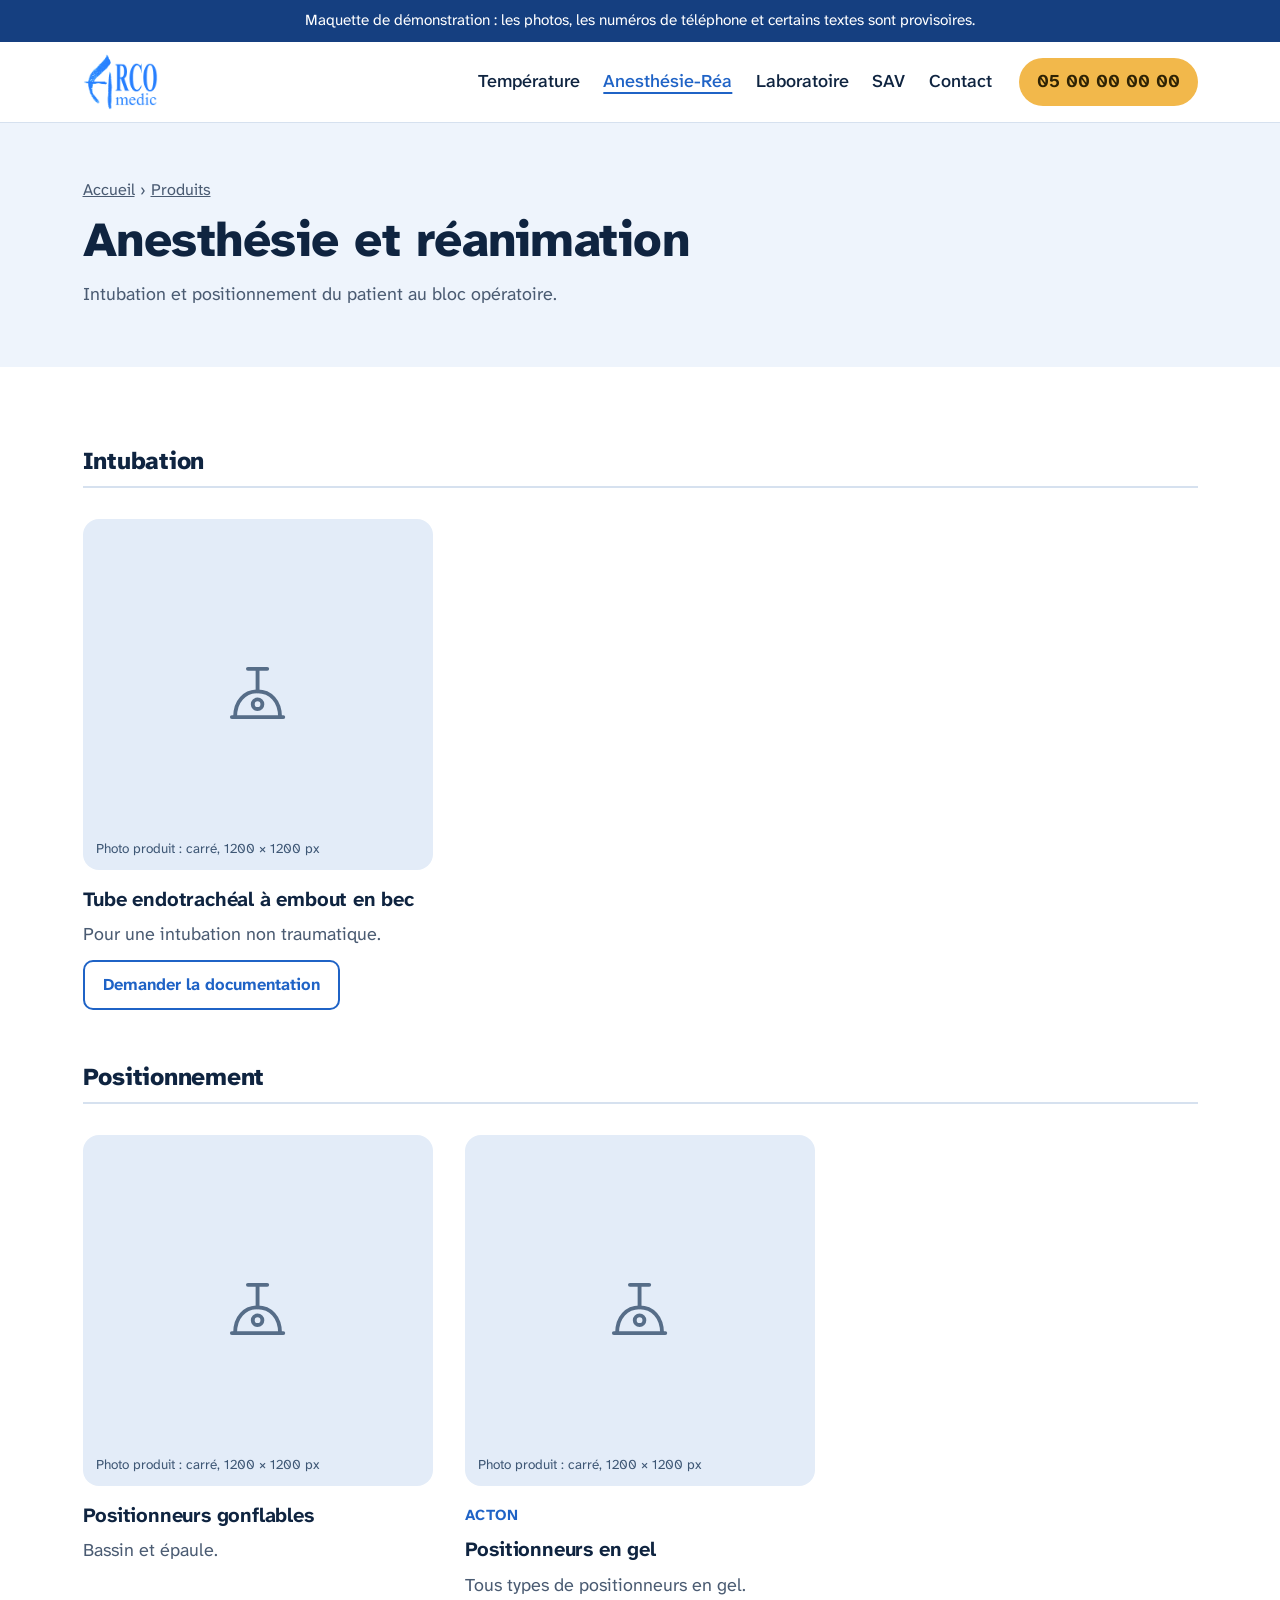
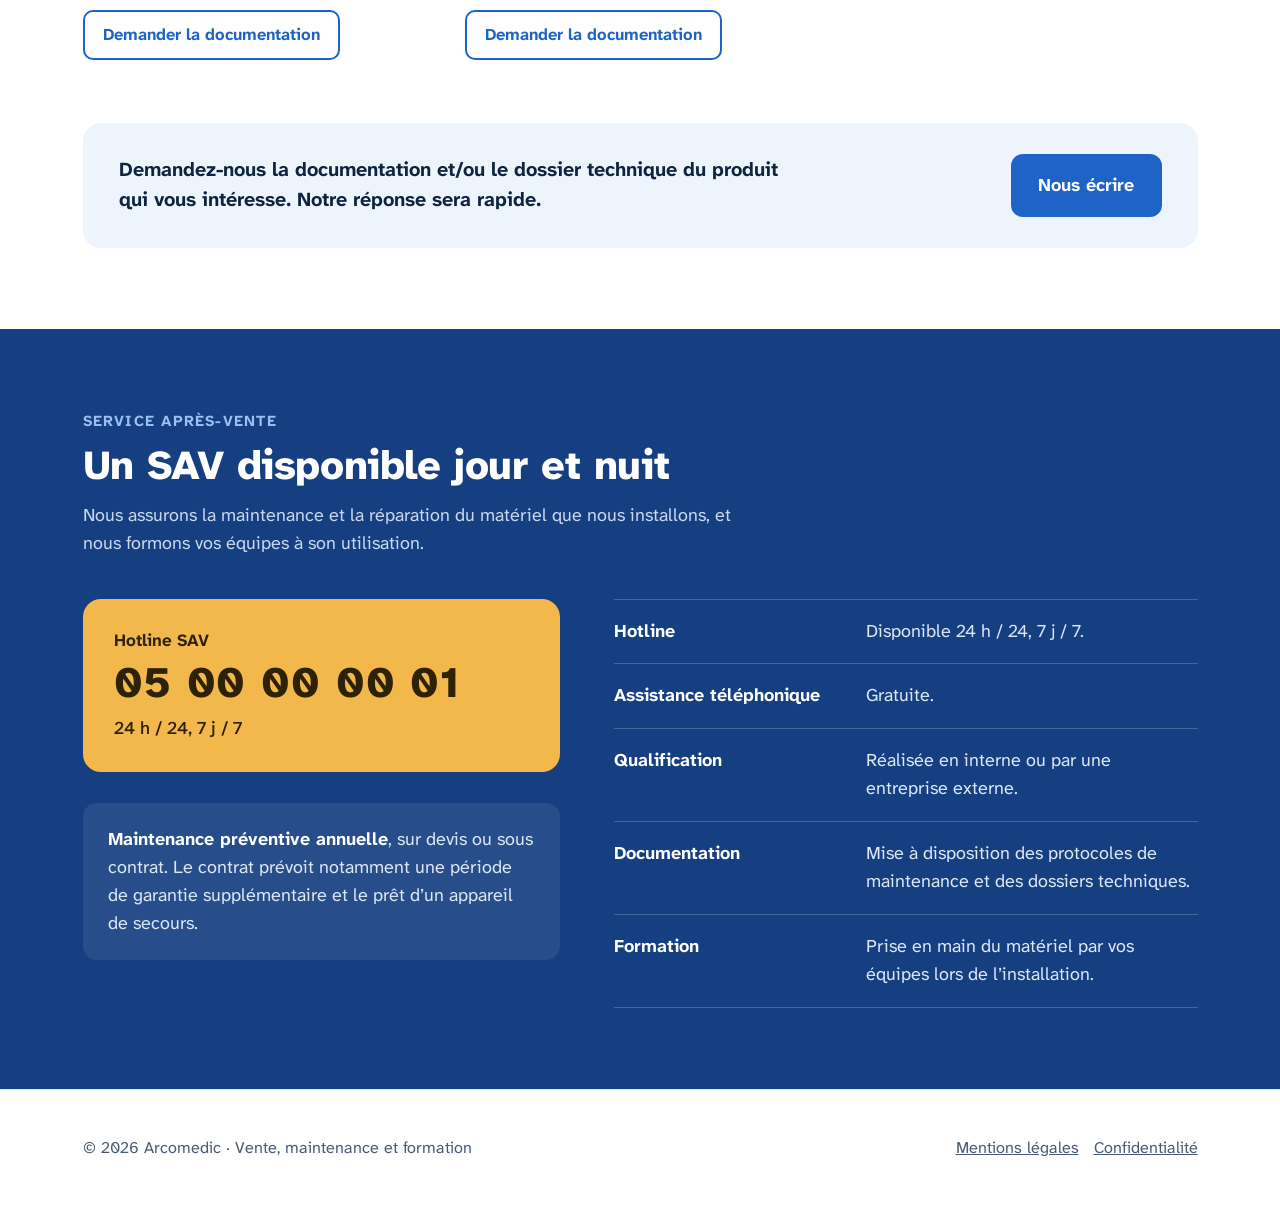
==== anesthesie-reanimation.html @ 44d826fa "Refonte selon le contenu fourni par Gérard : produits hospitaliers, SAV, logo Co-Authored-By: Claude" ====
<!DOCTYPE html>
<html lang="fr">
<head>
<meta charset="utf-8">
<meta name="viewport" content="width=device-width, initial-scale=1, viewport-fit=cover">
<title>Anesthésie et réanimation – Arcomedic</title>
<meta name="description" content="Intubation et positionnement du patient au bloc opératoire.">
<meta name="robots" content="noindex, nofollow">
<meta property="og:title" content="Anesthésie et réanimation – Arcomedic">
<meta property="og:description" content="Intubation et positionnement du patient au bloc opératoire.">
<meta property="og:type" content="website">
<meta name="theme-color" content="#1F63C6">
<link rel="icon" href="assets/favicon.svg" type="image/svg+xml">
<link rel="preconnect" href="https://fonts.googleapis.com">
<link rel="preconnect" href="https://fonts.gstatic.com" crossorigin>
<link href="https://fonts.googleapis.com/css2?family=Atkinson+Hyperlegible+Next:wght@400;500;700;800&family=Atkinson+Hyperlegible:wght@400;700&display=swap" rel="stylesheet">
<link rel="stylesheet" href="assets/style.css">
</head>
<body>
<a class="skip" href="#contenu">Aller au contenu</a>

<div class="demo" role="note">Maquette de démonstration : les photos, les numéros de téléphone et certains textes sont provisoires.</div>

<header class="head">
  <div class="wrap">
    <a class="brand" href="./" aria-label="Arcomedic, accueil"><img src="assets/logo.png" alt="Arcomedic" width="368" height="274"></a>
    <nav class="nav" aria-label="Navigation principale">
<a href="temperature.html">Température</a>
<a href="anesthesie-reanimation.html" aria-current="page">Anesthésie-Réa</a>
<a href="laboratoire.html">Laboratoire</a>
<a href="./#sav">SAV</a>
<a href="./#contact">Contact</a>
    </nav>
    <a class="head-call" href="tel:+33500000000">05 00 00 00 00</a>
    <details class="menu">
      <summary>Menu</summary>
      <nav aria-label="Navigation mobile">
<a href="temperature.html">Température</a>
<a href="anesthesie-reanimation.html" aria-current="page">Anesthésie-Réa</a>
<a href="laboratoire.html">Laboratoire</a>
<a href="./#sav">SAV</a>
<a href="./#contact">Contact</a>
<a href="tel:+33500000000">Appeler le 05 00 00 00 00</a>
      </nav>
    </details>
  </div>
</header>

<main id="contenu">

<section class="page-head">
  <div class="wrap">
    <p class="crumb"><a href="./">Accueil</a> › <a href="./#produits">Produits</a></p>
    <h1>Anesthésie et réanimation</h1>
    <p class="section-intro">Intubation et positionnement du patient au bloc opératoire.</p>
  </div>
</section>

<section class="section">
  <div class="wrap">
    <h2 class="group-title">Intubation</h2>
    <ul class="products">
      <li class="product" id="tube-endotracheal">
        <div class="ph"><svg viewBox="0 0 48 48" fill="none" stroke="currentColor" stroke-width="2.4" stroke-linecap="round" stroke-linejoin="round" aria-hidden="true"><path d="M10 38c0-10 6-16 14-16s14 6 14 16"/><path d="M24 22V8M18 8h12"/><path d="M8 38h32"/><circle cx="24" cy="30" r="3"/></svg><span class="ph-cap">Photo produit : carré, 1200 × 1200 px</span></div>
        <h3>Tube endotrachéal à embout en bec</h3>
        <p>Pour une intubation non traumatique.</p>
        <a class="btn btn-line btn-small" href="./?doc=Tube%20endotrach%C3%A9al%20%C3%A0%20embout%20en%20bec#contact">Demander la documentation</a>
      </li>
    </ul>
    <h2 class="group-title">Positionnement</h2>
    <ul class="products">
      <li class="product" id="positionneurs-gonflables">
        <div class="ph"><svg viewBox="0 0 48 48" fill="none" stroke="currentColor" stroke-width="2.4" stroke-linecap="round" stroke-linejoin="round" aria-hidden="true"><path d="M10 38c0-10 6-16 14-16s14 6 14 16"/><path d="M24 22V8M18 8h12"/><path d="M8 38h32"/><circle cx="24" cy="30" r="3"/></svg><span class="ph-cap">Photo produit : carré, 1200 × 1200 px</span></div>
        <h3>Positionneurs gonflables</h3>
        <p>Bassin et épaule.</p>
        <a class="btn btn-line btn-small" href="./?doc=Positionneurs%20gonflables#contact">Demander la documentation</a>
      </li>
      <li class="product" id="positionneurs-gel">
        <div class="ph"><svg viewBox="0 0 48 48" fill="none" stroke="currentColor" stroke-width="2.4" stroke-linecap="round" stroke-linejoin="round" aria-hidden="true"><path d="M10 38c0-10 6-16 14-16s14 6 14 16"/><path d="M24 22V8M18 8h12"/><path d="M8 38h32"/><circle cx="24" cy="30" r="3"/></svg><span class="ph-cap">Photo produit : carré, 1200 × 1200 px</span></div>
        <p class="brandname">ACTON</p><h3>Positionneurs en gel</h3>
        <p>Tous types de positionneurs en gel.</p>
        <a class="btn btn-line btn-small" href="./?doc=Positionneurs%20en%20gel#contact">Demander la documentation</a>
      </li>
    </ul>

    <div class="doc-cta">
      <p>Demandez-nous la documentation et/ou le dossier technique du produit qui vous intéresse. Notre réponse sera rapide.</p>
      <a class="btn btn-solid" href="./#contact">Nous écrire</a>
    </div>
  </div>
</section>

<section class="section sav" id="sav">
  <div class="wrap">
    <p class="eyebrow" style="color:#9CC0F5">Service après-vente</p>
    <h2 style="margin-top:.5rem">Un SAV disponible jour et nuit</h2>
    <p class="section-intro">Nous assurons la maintenance et la réparation du matériel que nous installons, et nous formons vos équipes à son utilisation.</p>
    <div class="sav-grid">
      <div>
        <a class="hotline" href="tel:+33500000001">
          <small>Hotline SAV</small>
          <strong>05 00 00 00 01</strong>
          <span>24 h / 24, 7 j / 7</span>
        </a>
        <p class="contract"><b>Maintenance préventive annuelle</b>, sur devis ou sous contrat. Le contrat prévoit notamment une période de garantie supplémentaire et le prêt d’un appareil de secours.</p>
      </div>
      <ul class="sav-list">
        <li><b>Hotline</b><span>Disponible 24 h / 24, 7 j / 7.</span></li>
        <li><b>Assistance téléphonique</b><span>Gratuite.</span></li>
        <li><b>Qualification</b><span>Réalisée en interne ou par une entreprise externe.</span></li>
        <li><b>Documentation</b><span>Mise à disposition des protocoles de maintenance et des dossiers techniques.</span></li>
        <li><b>Formation</b><span>Prise en main du matériel par vos équipes lors de l’installation.</span></li>
      </ul>
    </div>
  </div>
</section>

</main>

<footer class="foot">
  <div class="wrap">
    <span>© 2026 Arcomedic · Vente, maintenance et formation</span>
    <span><a href="mentions-legales.html">Mentions légales</a> &nbsp; <a href="mentions-legales.html#confidentialite">Confidentialité</a></span>
  </div>
</footer>

<nav class="mbar" aria-label="Actions rapides">
  <a class="m-call" href="tel:+33500000000">Appeler</a>
  <a class="m-doc" href="./#contact">Documentation</a>
</nav>

</body>
</html>
---- assets/style.css ----
:root{
  --bg:#FFFFFF; --soft:#EEF4FC; --ink:#0F2440; --muted:#4A5B72;
  --brand:#287FFF; --blue:#1F63C6; --blue-deep:#153F80; --on-blue:#FFFFFF;
  --amber:#F2B84B; --on-amber:#2E2204;
  --line:#D6E1EF; --ph:#E3ECF8; --ph-ink:#3E5775;
  color-scheme:light;
}
*,*::before,*::after{box-sizing:border-box}
html{scroll-padding-top:96px;font-size:112.5%;-webkit-text-size-adjust:100%;scroll-behavior:smooth}
body{margin:0;background:var(--bg);color:var(--ink);
  font-family:"Atkinson Hyperlegible Next","Atkinson Hyperlegible",system-ui,-apple-system,"Segoe UI",Roboto,Arial,sans-serif;
  line-height:1.55}
img,svg{max-width:100%}
a{color:var(--blue)}
a:focus-visible,button:focus-visible,input:focus-visible,select:focus-visible,textarea:focus-visible,summary:focus-visible{
  outline:3px solid var(--amber);outline-offset:3px;border-radius:6px}
.skip{position:absolute;left:-9999px;top:0;background:var(--amber);color:var(--on-amber);padding:.6rem 1rem;z-index:50;font-weight:700}
.skip:focus{left:1rem;top:1rem}
.wrap{max-width:1160px;margin:0 auto;padding:0 1.25rem}
h1,h2,h3{line-height:1.12;margin:0;font-weight:800;letter-spacing:-.01em}
h2{font-size:clamp(1.6rem,3.2vw,2.3rem)}
h3{font-size:1.12rem;font-weight:700}
p{margin:0}
.section{padding:4.5rem 0}
.section.flush{padding-top:0}
.tint{background:var(--soft)}
.section-intro{max-width:38em;color:var(--muted);margin-top:.75rem}
.eyebrow{font-size:.85rem;font-weight:700;letter-spacing:.08em;text-transform:uppercase;color:var(--blue)}

/* Bandeau démo */
.demo{background:var(--blue-deep);color:var(--on-blue);font-size:.85rem;text-align:center;padding:.5rem 1rem}

/* En-tête */
.head{position:sticky;top:0;z-index:20;background:var(--bg);border-bottom:1px solid var(--line)}
.head .wrap{display:flex;align-items:center;gap:1.5rem;min-height:80px}
.brand{display:block;flex:none;line-height:0}
.brand img{height:56px;width:auto}
.nav{display:flex;gap:1.3rem;margin-left:auto}
.nav a{color:var(--ink);text-decoration:none;font-weight:500}
.nav a:hover,.nav a[aria-current="page"]{color:var(--blue);text-decoration:underline;text-underline-offset:5px;text-decoration-thickness:2px}
.head-call{background:var(--amber);color:var(--on-amber);text-decoration:none;font-weight:700;padding:.55rem 1rem;border-radius:999px;white-space:nowrap}
.menu{display:none;margin-left:auto;position:relative}
.menu summary{list-style:none;cursor:pointer;font-weight:700;border:2px solid var(--line);border-radius:10px;padding:.45rem .9rem}
.menu summary::-webkit-details-marker{display:none}
.menu nav{position:absolute;right:0;top:calc(100% + .5rem);background:var(--bg);border:1px solid var(--line);border-radius:12px;
  box-shadow:0 12px 30px rgba(15,36,64,.14);padding:.5rem;display:grid;min-width:15rem}
.menu nav a{color:var(--ink);text-decoration:none;padding:.65rem .8rem;border-radius:8px;font-weight:500}
.menu nav a:hover{background:var(--soft)}

/* Hero */
.hero{padding:4rem 0 4.5rem;background:var(--soft)}
.hero h1{font-size:clamp(2.1rem,4.6vw,3.2rem);max-width:17em;margin-top:.75rem}
.lead{font-size:1.2rem;color:var(--muted);margin-top:1.25rem;max-width:34em}
.pillars{display:flex;flex-wrap:wrap;gap:.6rem;margin-top:1.75rem;padding:0;list-style:none}
.pillars li{background:var(--bg);border:1px solid var(--line);border-radius:999px;padding:.4rem 1rem;font-weight:700;color:var(--blue-deep)}
.actions{display:flex;flex-wrap:wrap;gap:1rem;margin-top:2rem}
.btn{display:inline-flex;align-items:center;justify-content:center;font:inherit;font-weight:700;
  padding:.85rem 1.4rem;border-radius:12px;text-decoration:none;cursor:pointer;border:2px solid var(--blue)}
.btn-solid{background:var(--blue);color:var(--on-blue)}
.btn-line{background:transparent;color:var(--blue)}
.btn-small{padding:.55rem 1rem;font-size:.92rem;border-radius:10px}

/* Univers (menu d'accueil) */
.universes{display:grid;grid-template-columns:repeat(3,1fr);gap:1.5rem;margin-top:2.5rem}
.universe{display:flex;flex-direction:column;border:1px solid var(--line);border-radius:18px;overflow:hidden;background:var(--bg)}
.universe .ph{aspect-ratio:16/9;border-radius:0}
.universe .body{padding:1.4rem 1.5rem 1.6rem;display:flex;flex-direction:column;gap:.9rem;flex:1}
.universe h3{font-size:1.3rem}
.universe h3 a{color:var(--ink);text-decoration:none}
.universe h3 a:hover{color:var(--blue)}
.universe ul{margin:0;padding:0;list-style:none;display:grid;gap:.35rem}
.universe li a{color:var(--muted);text-decoration:none}
.universe li a:hover{color:var(--blue);text-decoration:underline}
.universe li::before{content:"";display:inline-block;width:.45rem;height:.45rem;border-radius:50%;background:var(--brand);margin-right:.6rem;vertical-align:.15em}
.universe .btn{margin-top:auto;align-self:flex-start}

/* Emplacements photo */
.ph{position:relative;margin:0;background:var(--ph);color:var(--ph-ink);border-radius:16px;overflow:hidden;display:grid;place-items:center}
.ph svg{width:22%;height:auto;opacity:.85}
.ph-cap{position:absolute;left:.75rem;bottom:.55rem;right:.75rem;font-size:.75rem;color:var(--ph-ink)}

/* Services */
.services{display:grid;grid-template-columns:repeat(3,1fr);gap:2.5rem;margin-top:2.5rem}
.services div{border-left:4px solid var(--brand);padding-left:1.1rem}
.services p{color:var(--muted);margin-top:.5rem}

/* SAV */
.sav{background:var(--blue-deep);color:var(--on-blue)}
.sav .section-intro{color:#C9D8EE}
.sav-grid{display:grid;grid-template-columns:.9fr 1.1fr;gap:3rem;align-items:start;margin-top:2.25rem}
.hotline{background:var(--amber);color:var(--on-amber);border-radius:18px;padding:1.6rem 1.75rem;text-decoration:none;display:block}
.hotline small{display:block;font-weight:700;font-size:.95rem}
.hotline strong{display:block;font-size:clamp(1.8rem,3.6vw,2.4rem);font-weight:800;letter-spacing:.02em;line-height:1.15;margin-top:.25rem}
.hotline span{display:block;margin-top:.4rem;font-weight:500}
.sav-list{margin:0;padding:0;list-style:none;display:grid;gap:0;border-top:1px solid rgba(255,255,255,.2)}
.sav-list li{padding:1rem 0;border-bottom:1px solid rgba(255,255,255,.2);display:grid;grid-template-columns:13rem 1fr;gap:1rem}
.sav-list b{font-weight:700}
.sav-list span{color:#DCE6F5}
.contract{margin-top:1.75rem;background:rgba(255,255,255,.08);border-radius:14px;padding:1.25rem 1.4rem;color:#DCE6F5}
.contract b{color:var(--on-blue)}

/* Pages produits */
.page-head{background:var(--soft);padding:3rem 0 3.25rem}
.page-head h1{font-size:clamp(1.9rem,4vw,2.7rem);margin-top:.6rem;max-width:20em}
.crumb{font-size:.9rem;color:var(--muted)}
.crumb a{color:var(--muted)}
.group-title{font-size:1.35rem;margin-top:3rem;padding-bottom:.6rem;border-bottom:2px solid var(--line)}
.group-title:first-child{margin-top:0}
.group-note{color:var(--muted);margin-top:.75rem}
.products{list-style:none;padding:0;margin:1.75rem 0 0;display:grid;grid-template-columns:repeat(3,1fr);gap:2rem 1.75rem}
.product{display:flex;flex-direction:column;gap:.6rem}
.product .ph{aspect-ratio:1/1;margin-bottom:.4rem}
.product p{color:var(--muted)}
.product .brandname{font-size:.85rem;font-weight:700;color:var(--blue);letter-spacing:.04em}
.product .btn{margin-top:auto;align-self:flex-start}
.doc-cta{margin-top:3.5rem;background:var(--soft);border-radius:18px;padding:1.75rem 2rem;display:flex;flex-wrap:wrap;gap:1.25rem 2rem;align-items:center;justify-content:space-between}
.doc-cta p{font-size:1.1rem;font-weight:700;max-width:34em}

/* Contact */
.contact .wrap{display:grid;grid-template-columns:.9fr 1.1fr;gap:3rem}
.infos dl{margin:1.75rem 0 0;display:grid;gap:1.1rem}
.infos dt{font-weight:700}
.infos dd{margin:.15rem 0 0;color:var(--muted)}
.todo{background:var(--ph);color:var(--ph-ink);padding:.05rem .4rem;border-radius:6px;font-size:.92em}
form{background:var(--bg);padding:1.75rem;border-radius:16px;display:grid;gap:1rem;border:1px solid var(--line)}
label{display:grid;gap:.35rem;font-weight:700}
input,select,textarea{font:inherit;font-weight:400;color:var(--ink);background:var(--bg);
  border:2px solid var(--line);border-radius:10px;padding:.7rem .8rem;width:100%}
textarea{min-height:7rem;resize:vertical}
.row{display:grid;grid-template-columns:1fr 1fr;gap:1rem}
.form-msg{color:var(--blue);font-weight:500;min-height:1.5em}

/* Page texte (mentions légales) */
.page{padding:3.5rem 0 4.5rem}
.page .wrap{max-width:46rem}
.page h1{font-size:clamp(1.9rem,4vw,2.6rem)}
.page h2{font-size:1.35rem;margin-top:2.25rem}
.page p{margin-top:.75rem;color:var(--muted)}

/* Pied de page */
.foot{padding:2.5rem 0;border-top:1px solid var(--line);font-size:.9rem;color:var(--muted)}
.foot .wrap{display:flex;flex-wrap:wrap;gap:1rem 2rem;justify-content:space-between}
.foot a{color:var(--muted)}

/* Barre d'appel mobile */
.mbar{display:none}

@media (max-width:1060px){
  .nav,.head-call{display:none}
  .menu{display:block}
}
@media (max-width:960px){
  .universes,.products{grid-template-columns:1fr 1fr}
  .sav-grid,.contact .wrap{grid-template-columns:1fr}
}
@media (max-width:720px){
  .brand img{height:46px}
  .head .wrap{min-height:68px}
  .universes,.services,.row{grid-template-columns:1fr}
  .products{grid-template-columns:1fr 1fr;gap:1.75rem 1rem}
  .product .btn{padding:.5rem .7rem;font-size:.85rem}
  .ph-cap{font-size:.68rem}
  .sav-list li{grid-template-columns:1fr;gap:.2rem}
  .section{padding:3.25rem 0}
  .doc-cta{padding:1.4rem}
  body{padding-bottom:5.5rem}
  .mbar{display:grid;grid-template-columns:1fr 1fr;gap:.6rem;position:fixed;left:0;right:0;bottom:0;z-index:30;
    background:var(--bg);border-top:1px solid var(--line);
    padding:.7rem 1rem calc(.7rem + env(safe-area-inset-bottom,0px))}
  .mbar a{text-align:center;text-decoration:none;font-weight:800;padding:.85rem;border-radius:12px}
  .mbar .m-call{background:var(--amber);color:var(--on-amber)}
  .mbar .m-doc{background:var(--blue);color:var(--on-blue)}
}
@media (max-width:420px){
  .products{grid-template-columns:1fr}
}
@media (prefers-reduced-motion:reduce){html{scroll-behavior:auto}}
.hero .wrap{display:grid;grid-template-columns:1.15fr .85fr;gap:3rem;align-items:center}
.hero-ph{aspect-ratio:4/3;background:var(--bg);border:1px solid var(--line)}
@media (max-width:960px){.hero .wrap{grid-template-columns:1fr}.hero-ph{aspect-ratio:16/9}}
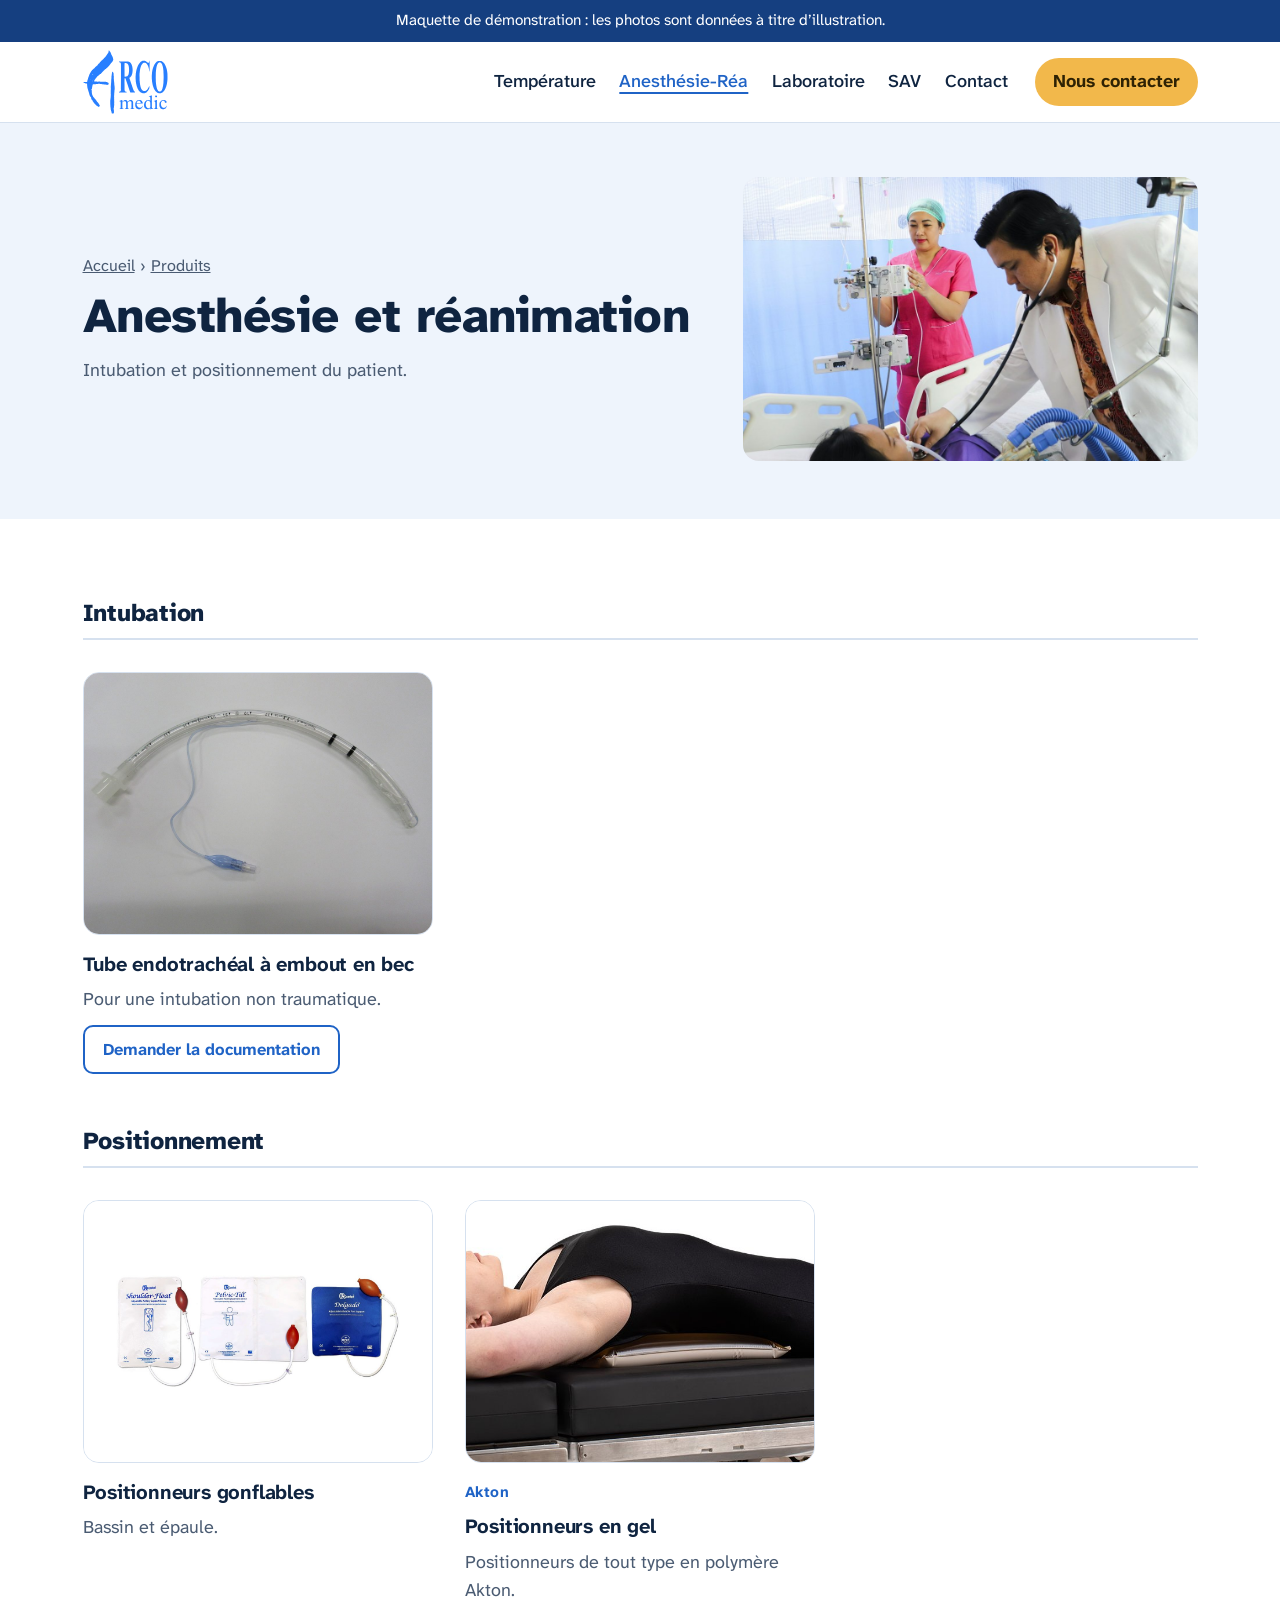
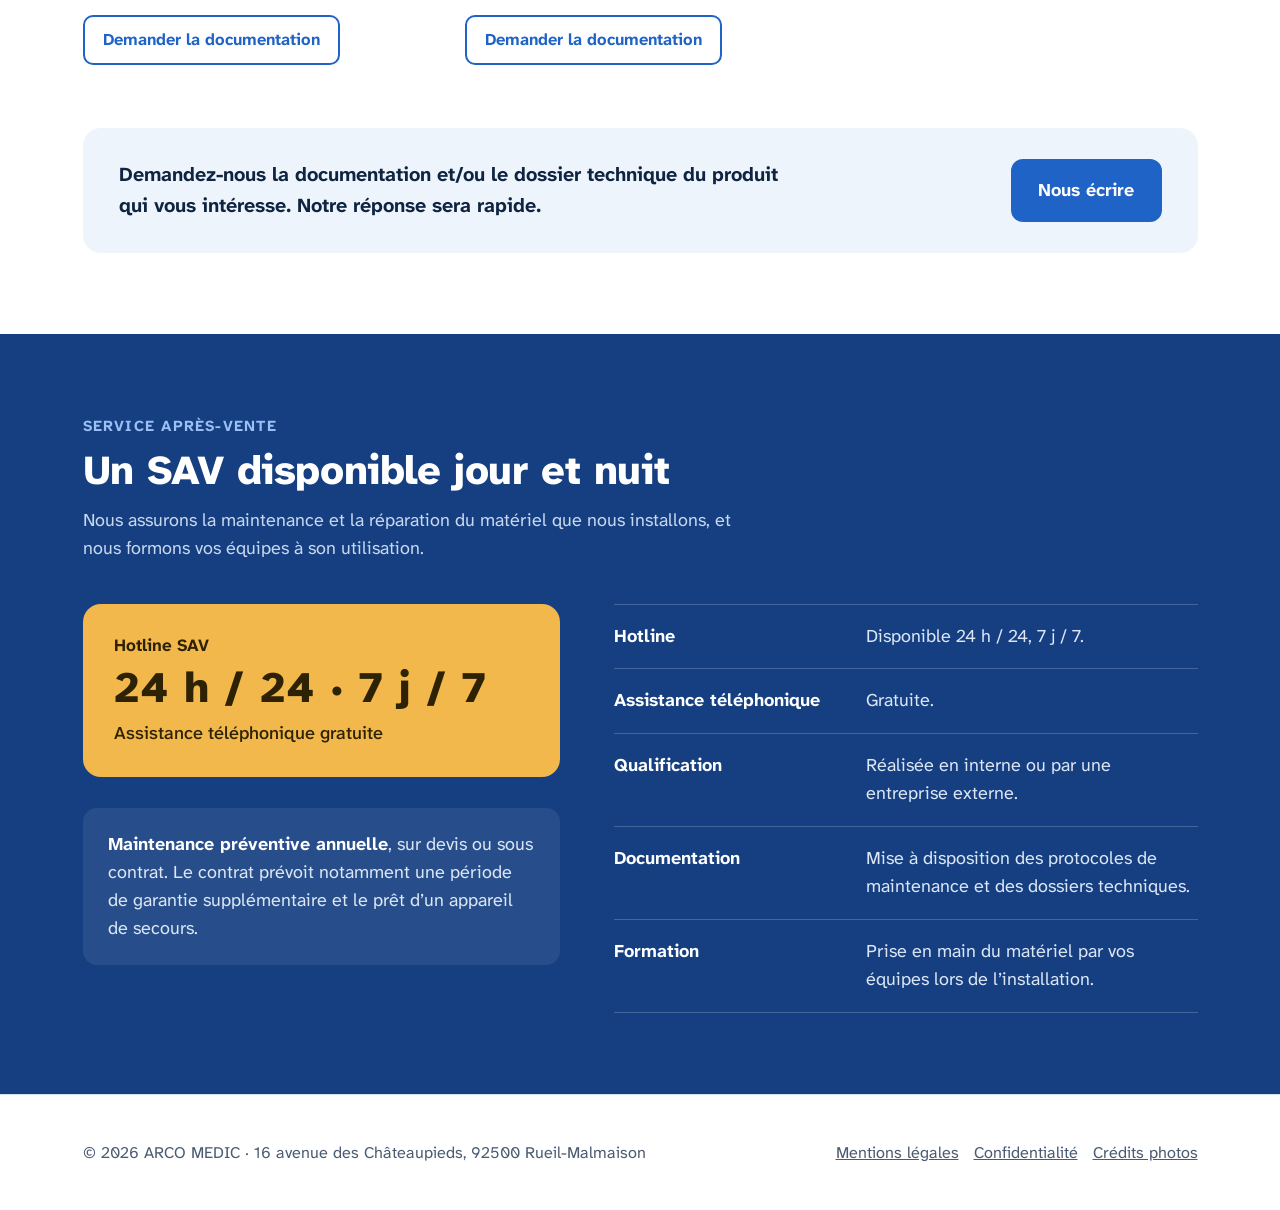
==== commit f75b3805: "Photos pour tous les emplacements, logo vectorisé, infos légales ARCO MEDIC, corrections produits (A" ====
--- a/anesthesie-reanimation.html
+++ b/anesthesie-reanimation.html
@@ -4,11 +4,12 @@
 <meta charset="utf-8">
 <meta name="viewport" content="width=device-width, initial-scale=1, viewport-fit=cover">
 <title>Anesthésie et réanimation – Arcomedic</title>
-<meta name="description" content="Intubation et positionnement du patient au bloc opératoire.">
+<meta name="description" content="Intubation et positionnement du patient.">
 <meta name="robots" content="noindex, nofollow">
 <meta property="og:title" content="Anesthésie et réanimation – Arcomedic">
-<meta property="og:description" content="Intubation et positionnement du patient au bloc opératoire.">
+<meta property="og:description" content="Intubation et positionnement du patient.">
 <meta property="og:type" content="website">
+<meta property="og:image" content="https://lgrconseil.github.io/arcomedic-demo/assets/img/hero.jpg">
 <meta name="theme-color" content="#1F63C6">
 <link rel="icon" href="assets/favicon.svg" type="image/svg+xml">
 <link rel="preconnect" href="https://fonts.googleapis.com">
@@ -19,11 +20,11 @@
 <body>
 <a class="skip" href="#contenu">Aller au contenu</a>
 
-<div class="demo" role="note">Maquette de démonstration : les photos, les numéros de téléphone et certains textes sont provisoires.</div>
+<div class="demo" role="note">Maquette de démonstration : les photos sont données à titre d’illustration.</div>
 
 <header class="head">
   <div class="wrap">
-    <a class="brand" href="./" aria-label="Arcomedic, accueil"><img src="assets/logo.png" alt="Arcomedic" width="368" height="274"></a>
+    <a class="brand" href="./" aria-label="Arcomedic, accueil"><img src="assets/logo.svg" alt="Arcomedic" width="355" height="266"></a>
     <nav class="nav" aria-label="Navigation principale">
 <a href="temperature.html">Température</a>
 <a href="anesthesie-reanimation.html" aria-current="page">Anesthésie-Réa</a>
@@ -31,7 +32,7 @@
 <a href="./#sav">SAV</a>
 <a href="./#contact">Contact</a>
     </nav>
-    <a class="head-call" href="tel:+33500000000">05 00 00 00 00</a>
+    <a class="head-call" href="./#contact">Nous contacter</a>
     <details class="menu">
       <summary>Menu</summary>
       <nav aria-label="Navigation mobile">
@@ -40,7 +41,6 @@
 <a href="laboratoire.html">Laboratoire</a>
 <a href="./#sav">SAV</a>
 <a href="./#contact">Contact</a>
-<a href="tel:+33500000000">Appeler le 05 00 00 00 00</a>
       </nav>
     </details>
   </div>
@@ -50,9 +50,12 @@
 
 <section class="page-head">
   <div class="wrap">
-    <p class="crumb"><a href="./">Accueil</a> › <a href="./#produits">Produits</a></p>
-    <h1>Anesthésie et réanimation</h1>
-    <p class="section-intro">Intubation et positionnement du patient au bloc opératoire.</p>
+    <div>
+      <p class="crumb"><a href="./">Accueil</a> › <a href="./#produits">Produits</a></p>
+      <h1>Anesthésie et réanimation</h1>
+      <p class="section-intro">Intubation et positionnement du patient.</p>
+    </div>
+    <figure class="ph"><img src="assets/img/univers-anesthesie.jpg" alt="Médecin et infirmière au chevet d’un patient en réanimation" fetchpriority="high"></figure>
   </div>
 </section>
 
@@ -61,7 +64,7 @@
     <h2 class="group-title">Intubation</h2>
     <ul class="products">
       <li class="product" id="tube-endotracheal">
-        <div class="ph"><svg viewBox="0 0 48 48" fill="none" stroke="currentColor" stroke-width="2.4" stroke-linecap="round" stroke-linejoin="round" aria-hidden="true"><path d="M10 38c0-10 6-16 14-16s14 6 14 16"/><path d="M24 22V8M18 8h12"/><path d="M8 38h32"/><circle cx="24" cy="30" r="3"/></svg><span class="ph-cap">Photo produit : carré, 1200 × 1200 px</span></div>
+        <div class="ph"><img src="assets/img/tube-endotracheal.jpg" alt="Tube endotrachéal à embout en bec" loading="lazy" decoding="async"></div>
         <h3>Tube endotrachéal à embout en bec</h3>
         <p>Pour une intubation non traumatique.</p>
         <a class="btn btn-line btn-small" href="./?doc=Tube%20endotrach%C3%A9al%20%C3%A0%20embout%20en%20bec#contact">Demander la documentation</a>
@@ -70,15 +73,15 @@
     <h2 class="group-title">Positionnement</h2>
     <ul class="products">
       <li class="product" id="positionneurs-gonflables">
-        <div class="ph"><svg viewBox="0 0 48 48" fill="none" stroke="currentColor" stroke-width="2.4" stroke-linecap="round" stroke-linejoin="round" aria-hidden="true"><path d="M10 38c0-10 6-16 14-16s14 6 14 16"/><path d="M24 22V8M18 8h12"/><path d="M8 38h32"/><circle cx="24" cy="30" r="3"/></svg><span class="ph-cap">Photo produit : carré, 1200 × 1200 px</span></div>
+        <div class="ph"><img src="assets/img/positionneurs-gonflables.jpg" alt="Positionneurs gonflables" loading="lazy" decoding="async"></div>
         <h3>Positionneurs gonflables</h3>
         <p>Bassin et épaule.</p>
         <a class="btn btn-line btn-small" href="./?doc=Positionneurs%20gonflables#contact">Demander la documentation</a>
       </li>
       <li class="product" id="positionneurs-gel">
-        <div class="ph"><svg viewBox="0 0 48 48" fill="none" stroke="currentColor" stroke-width="2.4" stroke-linecap="round" stroke-linejoin="round" aria-hidden="true"><path d="M10 38c0-10 6-16 14-16s14 6 14 16"/><path d="M24 22V8M18 8h12"/><path d="M8 38h32"/><circle cx="24" cy="30" r="3"/></svg><span class="ph-cap">Photo produit : carré, 1200 × 1200 px</span></div>
-        <p class="brandname">ACTON</p><h3>Positionneurs en gel</h3>
-        <p>Tous types de positionneurs en gel.</p>
+        <div class="ph"><img src="assets/img/positionneurs-gel.jpg" alt="Positionneurs en gel" loading="lazy" decoding="async"></div>
+        <p class="brandname">Akton</p><h3>Positionneurs en gel</h3>
+        <p>Positionneurs de tout type en polymère Akton.</p>
         <a class="btn btn-line btn-small" href="./?doc=Positionneurs%20en%20gel#contact">Demander la documentation</a>
       </li>
     </ul>
@@ -92,16 +95,16 @@
 
 <section class="section sav" id="sav">
   <div class="wrap">
-    <p class="eyebrow" style="color:#9CC0F5">Service après-vente</p>
+    <p class="eyebrow on-dark">Service après-vente</p>
     <h2 style="margin-top:.5rem">Un SAV disponible jour et nuit</h2>
     <p class="section-intro">Nous assurons la maintenance et la réparation du matériel que nous installons, et nous formons vos équipes à son utilisation.</p>
     <div class="sav-grid">
       <div>
-        <a class="hotline" href="tel:+33500000001">
+        <div class="hotline">
           <small>Hotline SAV</small>
-          <strong>05 00 00 00 01</strong>
-          <span>24 h / 24, 7 j / 7</span>
-        </a>
+          <strong>24 h / 24 · 7 j / 7</strong>
+          <span>Assistance téléphonique gratuite</span>
+        </div>
         <p class="contract"><b>Maintenance préventive annuelle</b>, sur devis ou sous contrat. Le contrat prévoit notamment une période de garantie supplémentaire et le prêt d’un appareil de secours.</p>
       </div>
       <ul class="sav-list">
@@ -119,13 +122,13 @@
 
 <footer class="foot">
   <div class="wrap">
-    <span>© 2026 Arcomedic · Vente, maintenance et formation</span>
-    <span><a href="mentions-legales.html">Mentions légales</a> &nbsp; <a href="mentions-legales.html#confidentialite">Confidentialité</a></span>
+    <span>© 2026 ARCO MEDIC · 16 avenue des Châteaupieds, 92500 Rueil-Malmaison</span>
+    <span><a href="mentions-legales.html">Mentions légales</a> &nbsp; <a href="mentions-legales.html#confidentialite">Confidentialité</a> &nbsp; <a href="mentions-legales.html#credits">Crédits photos</a></span>
   </div>
 </footer>
 
 <nav class="mbar" aria-label="Actions rapides">
-  <a class="m-call" href="tel:+33500000000">Appeler</a>
+  <a class="m-call" href="mailto:arcomedic@wanadoo.fr">Nous écrire</a>
   <a class="m-doc" href="./#contact">Documentation</a>
 </nav>
 
--- a/assets/style.css
+++ b/assets/style.css
@@ -26,6 +26,7 @@
 .tint{background:var(--soft)}
 .section-intro{max-width:38em;color:var(--muted);margin-top:.75rem}
 .eyebrow{font-size:.85rem;font-weight:700;letter-spacing:.08em;text-transform:uppercase;color:var(--blue)}
+.eyebrow.on-dark{color:#9CC0F5}
 
 /* Bandeau démo */
 .demo{background:var(--blue-deep);color:var(--on-blue);font-size:.85rem;text-align:center;padding:.5rem 1rem}
@@ -34,7 +35,7 @@
 .head{position:sticky;top:0;z-index:20;background:var(--bg);border-bottom:1px solid var(--line)}
 .head .wrap{display:flex;align-items:center;gap:1.5rem;min-height:80px}
 .brand{display:block;flex:none;line-height:0}
-.brand img{height:56px;width:auto}
+.brand img{height:64px;width:auto}
 .nav{display:flex;gap:1.3rem;margin-left:auto}
 .nav a{color:var(--ink);text-decoration:none;font-weight:500}
 .nav a:hover,.nav a[aria-current="page"]{color:var(--blue);text-decoration:underline;text-underline-offset:5px;text-decoration-thickness:2px}
@@ -63,7 +64,9 @@
 /* Univers (menu d'accueil) */
 .universes{display:grid;grid-template-columns:repeat(3,1fr);gap:1.5rem;margin-top:2.5rem}
 .universe{display:flex;flex-direction:column;border:1px solid var(--line);border-radius:18px;overflow:hidden;background:var(--bg)}
-.universe .ph{aspect-ratio:16/9;border-radius:0}
+.universe .ph{aspect-ratio:16/9;border-radius:0;display:block}
+.universe .ph img{transition:transform .4s ease}
+.universe:hover .ph img{transform:scale(1.03)}
 .universe .body{padding:1.4rem 1.5rem 1.6rem;display:flex;flex-direction:column;gap:.9rem;flex:1}
 .universe h3{font-size:1.3rem}
 .universe h3 a{color:var(--ink);text-decoration:none}
@@ -76,8 +79,7 @@
 
 /* Emplacements photo */
 .ph{position:relative;margin:0;background:var(--ph);color:var(--ph-ink);border-radius:16px;overflow:hidden;display:grid;place-items:center}
-.ph svg{width:22%;height:auto;opacity:.85}
-.ph-cap{position:absolute;left:.75rem;bottom:.55rem;right:.75rem;font-size:.75rem;color:var(--ph-ink)}
+.ph img{display:block;width:100%;height:100%;object-fit:cover}
 
 /* Services */
 .services{display:grid;grid-template-columns:repeat(3,1fr);gap:2.5rem;margin-top:2.5rem}
@@ -88,7 +90,7 @@
 .sav{background:var(--blue-deep);color:var(--on-blue)}
 .sav .section-intro{color:#C9D8EE}
 .sav-grid{display:grid;grid-template-columns:.9fr 1.1fr;gap:3rem;align-items:start;margin-top:2.25rem}
-.hotline{background:var(--amber);color:var(--on-amber);border-radius:18px;padding:1.6rem 1.75rem;text-decoration:none;display:block}
+.hotline{background:var(--amber);color:var(--on-amber);border-radius:18px;padding:1.6rem 1.75rem}
 .hotline small{display:block;font-weight:700;font-size:.95rem}
 .hotline strong{display:block;font-size:clamp(1.8rem,3.6vw,2.4rem);font-weight:800;letter-spacing:.02em;line-height:1.15;margin-top:.25rem}
 .hotline span{display:block;margin-top:.4rem;font-weight:500}
@@ -101,6 +103,8 @@
 
 /* Pages produits */
 .page-head{background:var(--soft);padding:3rem 0 3.25rem}
+.page-head .wrap{display:grid;grid-template-columns:1.15fr .85fr;gap:2.5rem;align-items:center}
+.page-head .ph{aspect-ratio:16/10}
 .page-head h1{font-size:clamp(1.9rem,4vw,2.7rem);margin-top:.6rem;max-width:20em}
 .crumb{font-size:.9rem;color:var(--muted)}
 .crumb a{color:var(--muted)}
@@ -109,7 +113,7 @@
 .group-note{color:var(--muted);margin-top:.75rem}
 .products{list-style:none;padding:0;margin:1.75rem 0 0;display:grid;grid-template-columns:repeat(3,1fr);gap:2rem 1.75rem}
 .product{display:flex;flex-direction:column;gap:.6rem}
-.product .ph{aspect-ratio:1/1;margin-bottom:.4rem}
+.product .ph{aspect-ratio:4/3;margin-bottom:.4rem;background:#fff;border:1px solid var(--line)}
 .product p{color:var(--muted)}
 .product .brandname{font-size:.85rem;font-weight:700;color:var(--blue);letter-spacing:.04em}
 .product .btn{margin-top:auto;align-self:flex-start}
@@ -150,16 +154,17 @@
   .menu{display:block}
 }
 @media (max-width:960px){
+  .page-head .wrap{grid-template-columns:1fr}
+  .page-head .ph{display:none}
   .universes,.products{grid-template-columns:1fr 1fr}
   .sav-grid,.contact .wrap{grid-template-columns:1fr}
 }
 @media (max-width:720px){
-  .brand img{height:46px}
+  .brand img{height:52px}
   .head .wrap{min-height:68px}
   .universes,.services,.row{grid-template-columns:1fr}
   .products{grid-template-columns:1fr 1fr;gap:1.75rem 1rem}
   .product .btn{padding:.5rem .7rem;font-size:.85rem}
-  .ph-cap{font-size:.68rem}
   .sav-list li{grid-template-columns:1fr;gap:.2rem}
   .section{padding:3.25rem 0}
   .doc-cta{padding:1.4rem}
@@ -176,5 +181,5 @@
 }
 @media (prefers-reduced-motion:reduce){html{scroll-behavior:auto}}
 .hero .wrap{display:grid;grid-template-columns:1.15fr .85fr;gap:3rem;align-items:center}
-.hero-ph{aspect-ratio:4/3;background:var(--bg);border:1px solid var(--line)}
+.hero-ph{aspect-ratio:4/3;box-shadow:0 20px 50px rgba(15,36,64,.18)}
 @media (max-width:960px){.hero .wrap{grid-template-columns:1fr}.hero-ph{aspect-ratio:16/9}}
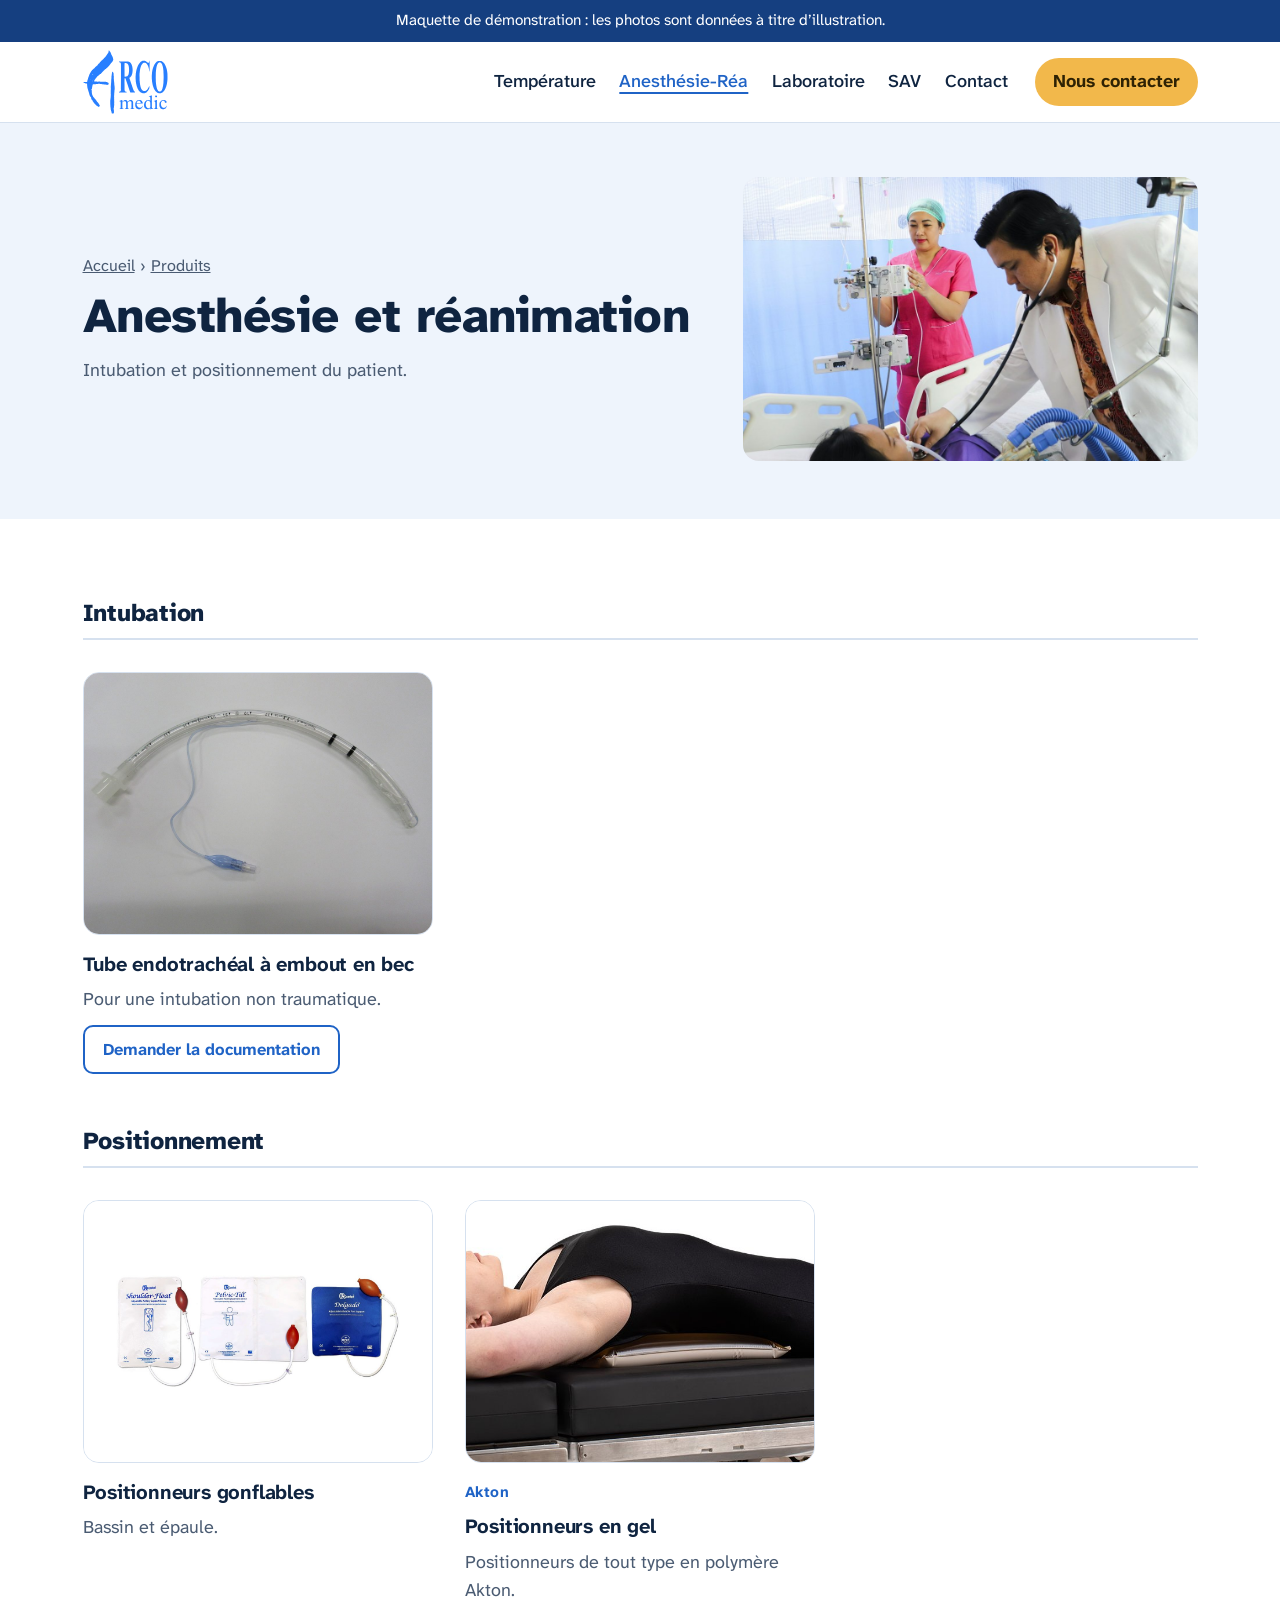
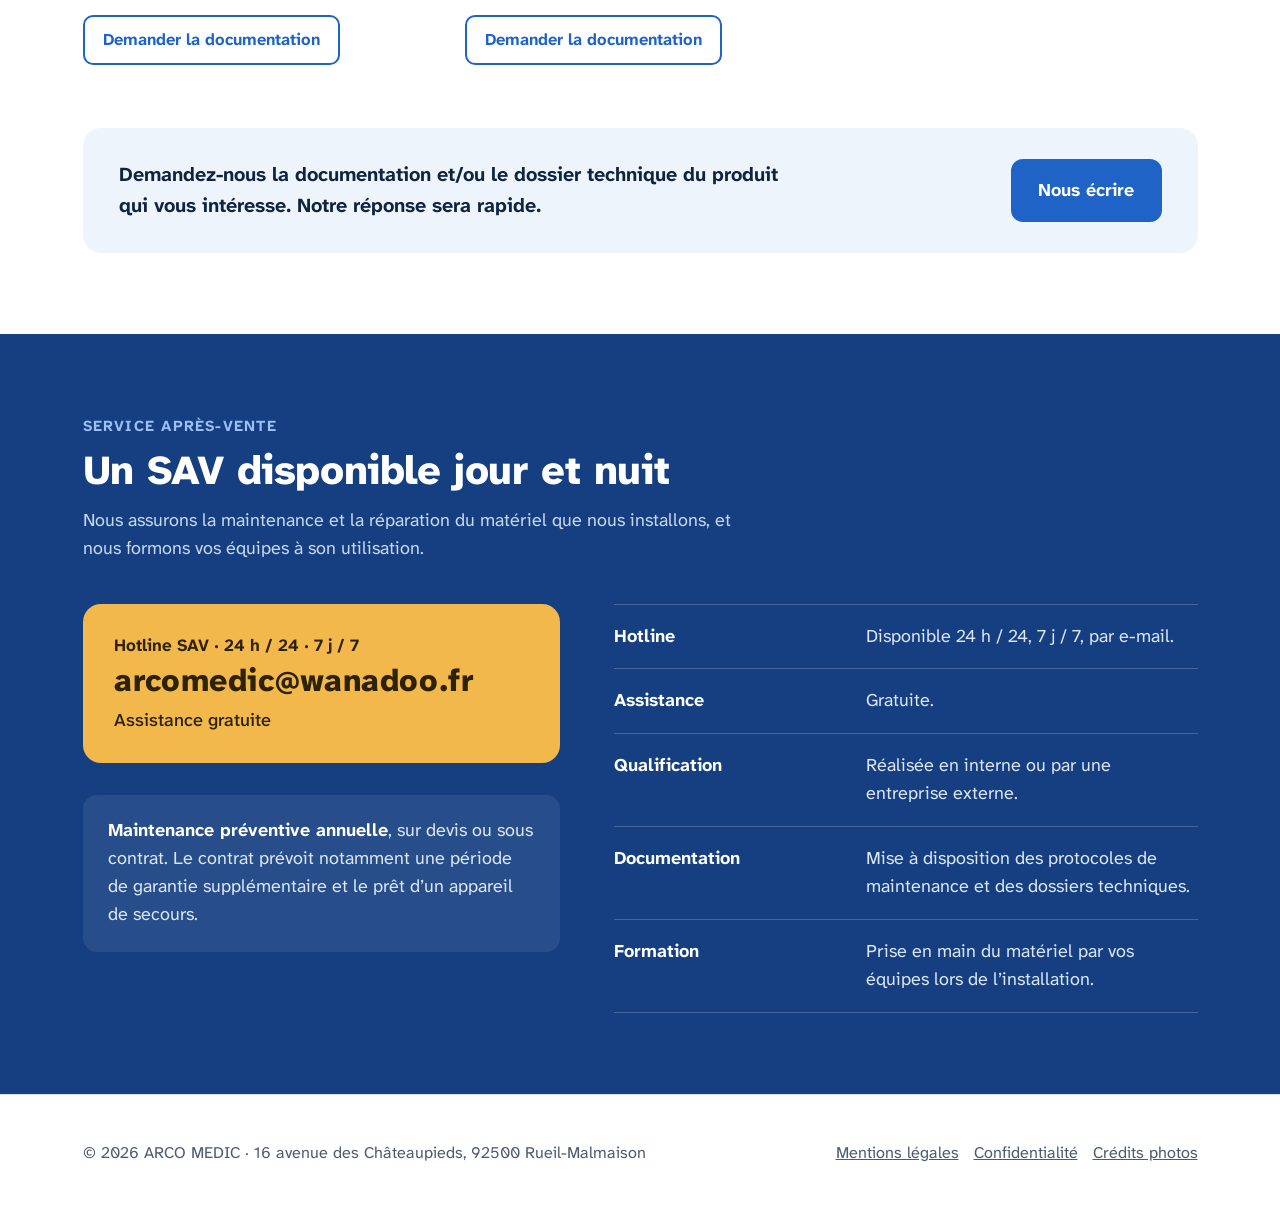
==== commit c51fe4fe: "Hotline SAV par e-mail, aucun numéro de téléphone Co-Authored-By: Claude Opus 5.5 <noreply@anthropic" ====
--- a/anesthesie-reanimation.html
+++ b/anesthesie-reanimation.html
@@ -100,16 +100,16 @@
     <p class="section-intro">Nous assurons la maintenance et la réparation du matériel que nous installons, et nous formons vos équipes à son utilisation.</p>
     <div class="sav-grid">
       <div>
-        <div class="hotline">
-          <small>Hotline SAV</small>
-          <strong>24 h / 24 · 7 j / 7</strong>
-          <span>Assistance téléphonique gratuite</span>
-        </div>
+        <a class="hotline" href="mailto:arcomedic@wanadoo.fr?subject=Hotline%20SAV">
+          <small>Hotline SAV · 24 h / 24 · 7 j / 7</small>
+          <strong>arcomedic@wanadoo.fr</strong>
+          <span>Assistance gratuite</span>
+        </a>
         <p class="contract"><b>Maintenance préventive annuelle</b>, sur devis ou sous contrat. Le contrat prévoit notamment une période de garantie supplémentaire et le prêt d’un appareil de secours.</p>
       </div>
       <ul class="sav-list">
-        <li><b>Hotline</b><span>Disponible 24 h / 24, 7 j / 7.</span></li>
-        <li><b>Assistance téléphonique</b><span>Gratuite.</span></li>
+        <li><b>Hotline</b><span>Disponible 24 h / 24, 7 j / 7, par e-mail.</span></li>
+        <li><b>Assistance</b><span>Gratuite.</span></li>
         <li><b>Qualification</b><span>Réalisée en interne ou par une entreprise externe.</span></li>
         <li><b>Documentation</b><span>Mise à disposition des protocoles de maintenance et des dossiers techniques.</span></li>
         <li><b>Formation</b><span>Prise en main du matériel par vos équipes lors de l’installation.</span></li>
--- a/assets/style.css
+++ b/assets/style.css
@@ -90,9 +90,10 @@
 .sav{background:var(--blue-deep);color:var(--on-blue)}
 .sav .section-intro{color:#C9D8EE}
 .sav-grid{display:grid;grid-template-columns:.9fr 1.1fr;gap:3rem;align-items:start;margin-top:2.25rem}
-.hotline{background:var(--amber);color:var(--on-amber);border-radius:18px;padding:1.6rem 1.75rem}
+.hotline{display:block;background:var(--amber);color:var(--on-amber);border-radius:18px;padding:1.6rem 1.75rem;text-decoration:none}
+.hotline:hover strong{text-decoration:underline}
 .hotline small{display:block;font-weight:700;font-size:.95rem}
-.hotline strong{display:block;font-size:clamp(1.8rem,3.6vw,2.4rem);font-weight:800;letter-spacing:.02em;line-height:1.15;margin-top:.25rem}
+.hotline strong{display:block;font-size:clamp(1.3rem,2.6vw,1.75rem);overflow-wrap:anywhere;font-weight:800;letter-spacing:.02em;line-height:1.15;margin-top:.25rem}
 .hotline span{display:block;margin-top:.4rem;font-weight:500}
 .sav-list{margin:0;padding:0;list-style:none;display:grid;gap:0;border-top:1px solid rgba(255,255,255,.2)}
 .sav-list li{padding:1rem 0;border-bottom:1px solid rgba(255,255,255,.2);display:grid;grid-template-columns:13rem 1fr;gap:1rem}
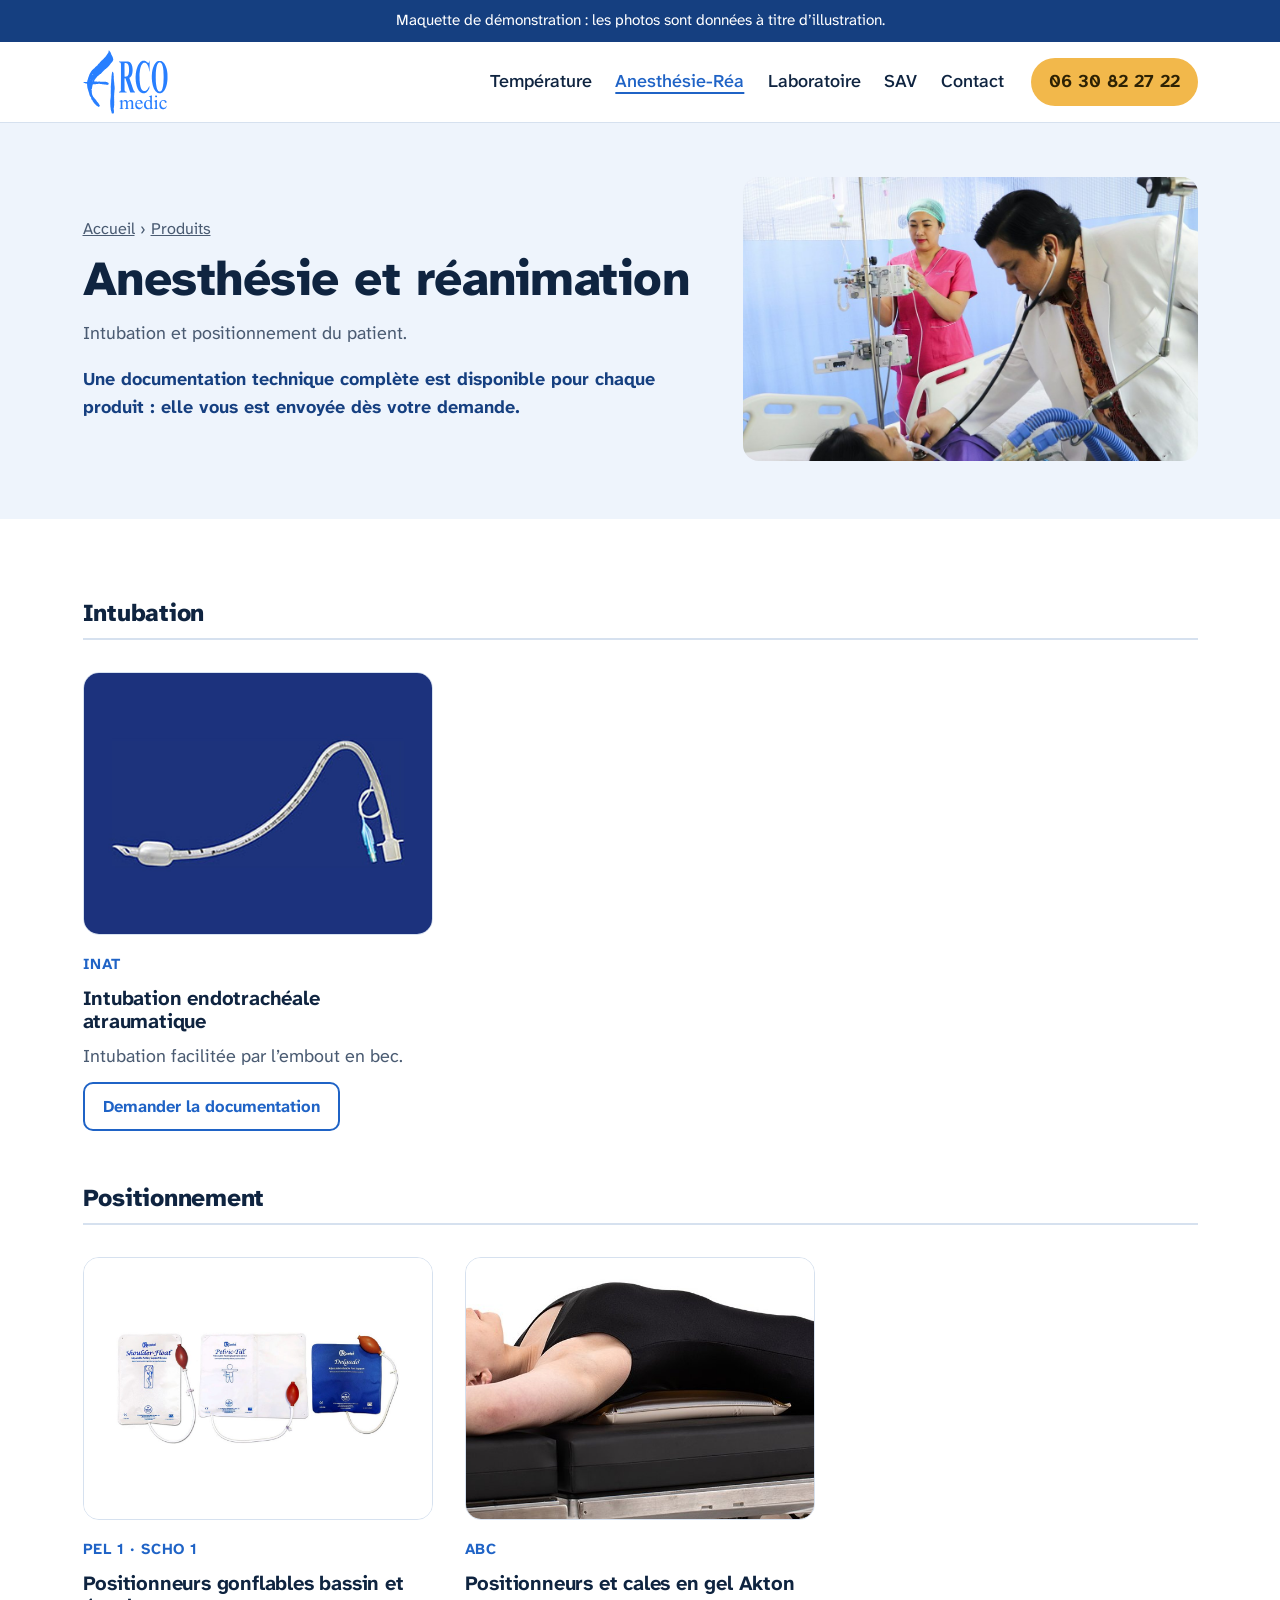
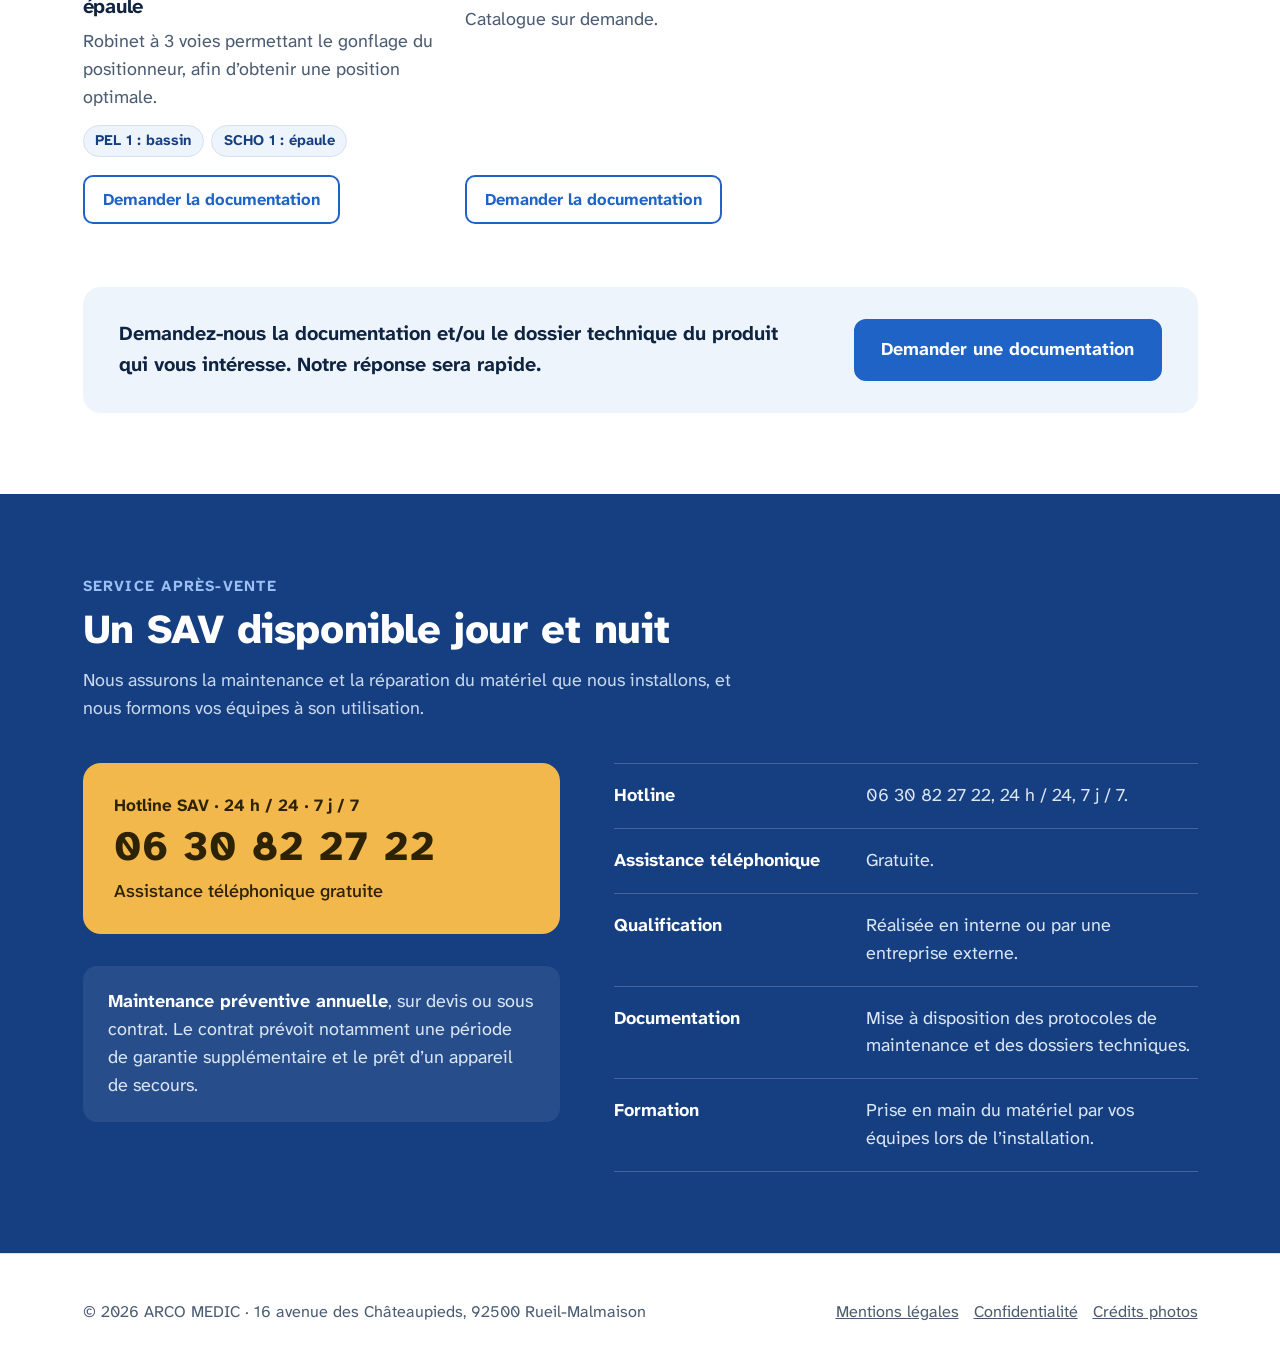
==== commit 9d6dc034: "V3 : produits et marques de Gérard (Arcotherm, Eternal, Hico, Warrior, ThermaCore, Inat, PEL 1/SCHO " ====
--- a/anesthesie-reanimation.html
+++ b/anesthesie-reanimation.html
@@ -32,7 +32,7 @@
 <a href="./#sav">SAV</a>
 <a href="./#contact">Contact</a>
     </nav>
-    <a class="head-call" href="./#contact">Nous contacter</a>
+    <a class="head-call" href="tel:+33630822722">06 30 82 27 22</a>
     <details class="menu">
       <summary>Menu</summary>
       <nav aria-label="Navigation mobile">
@@ -41,6 +41,7 @@
 <a href="laboratoire.html">Laboratoire</a>
 <a href="./#sav">SAV</a>
 <a href="./#contact">Contact</a>
+<a href="tel:+33630822722">Appeler le 06 30 82 27 22</a>
       </nav>
     </details>
   </div>
@@ -54,6 +55,8 @@
       <p class="crumb"><a href="./">Accueil</a> › <a href="./#produits">Produits</a></p>
       <h1>Anesthésie et réanimation</h1>
       <p class="section-intro">Intubation et positionnement du patient.</p>
+      
+      <p class="doc-note">Une documentation technique complète est disponible pour chaque produit : elle vous est envoyée dès votre demande.</p>
     </div>
     <figure class="ph"><img src="assets/img/univers-anesthesie.jpg" alt="Médecin et infirmière au chevet d’un patient en réanimation" fetchpriority="high"></figure>
   </div>
@@ -63,32 +66,35 @@
   <div class="wrap">
     <h2 class="group-title">Intubation</h2>
     <ul class="products">
-      <li class="product" id="tube-endotracheal">
-        <div class="ph"><img src="assets/img/tube-endotracheal.jpg" alt="Tube endotrachéal à embout en bec" loading="lazy" decoding="async"></div>
-        <h3>Tube endotrachéal à embout en bec</h3>
-        <p>Pour une intubation non traumatique.</p>
-        <a class="btn btn-line btn-small" href="./?doc=Tube%20endotrach%C3%A9al%20%C3%A0%20embout%20en%20bec#contact">Demander la documentation</a>
+      <li class="product" id="inat">
+        <div class="ph"><img src="assets/img/inat.jpg" alt="Inat – Intubation endotrachéale atraumatique" loading="lazy" decoding="async"></div>
+        <p class="brandname">Inat</p><h3>Intubation endotrachéale atraumatique</h3>
+        <p>Intubation facilitée par l’embout en bec.</p>
+        
+        <a class="btn btn-line btn-small" href="./?doc=Inat%20%E2%80%93%20Intubation%20endotrach%C3%A9ale%20atraumatique#contact">Demander la documentation</a>
       </li>
     </ul>
     <h2 class="group-title">Positionnement</h2>
     <ul class="products">
       <li class="product" id="positionneurs-gonflables">
-        <div class="ph"><img src="assets/img/positionneurs-gonflables.jpg" alt="Positionneurs gonflables" loading="lazy" decoding="async"></div>
-        <h3>Positionneurs gonflables</h3>
-        <p>Bassin et épaule.</p>
-        <a class="btn btn-line btn-small" href="./?doc=Positionneurs%20gonflables#contact">Demander la documentation</a>
+        <div class="ph"><img src="assets/img/positionneurs-gonflables.jpg" alt="PEL 1 · SCHO 1 – Positionneurs gonflables bassin et épaule" loading="lazy" decoding="async"></div>
+        <p class="brandname">PEL 1 · SCHO 1</p><h3>Positionneurs gonflables bassin et épaule</h3>
+        <p>Robinet à 3 voies permettant le gonflage du positionneur, afin d’obtenir une position optimale.</p>
+        <ul class="specs"><li>PEL 1 : bassin</li><li>SCHO 1 : épaule</li></ul>
+        <a class="btn btn-line btn-small" href="./?doc=PEL%201%20%C2%B7%20SCHO%201%20%E2%80%93%20Positionneurs%20gonflables%20bassin%20et%20%C3%A9paule#contact">Demander la documentation</a>
       </li>
       <li class="product" id="positionneurs-gel">
-        <div class="ph"><img src="assets/img/positionneurs-gel.jpg" alt="Positionneurs en gel" loading="lazy" decoding="async"></div>
-        <p class="brandname">Akton</p><h3>Positionneurs en gel</h3>
-        <p>Positionneurs de tout type en polymère Akton.</p>
-        <a class="btn btn-line btn-small" href="./?doc=Positionneurs%20en%20gel#contact">Demander la documentation</a>
+        <div class="ph"><img src="assets/img/positionneurs-gel.jpg" alt="ABC – Positionneurs et cales en gel Akton" loading="lazy" decoding="async"></div>
+        <p class="brandname">ABC</p><h3>Positionneurs et cales en gel Akton</h3>
+        <p>Catalogue sur demande.</p>
+        
+        <a class="btn btn-line btn-small" href="./?doc=ABC%20%E2%80%93%20Positionneurs%20et%20cales%20en%20gel%20Akton#contact">Demander la documentation</a>
       </li>
     </ul>
 
     <div class="doc-cta">
       <p>Demandez-nous la documentation et/ou le dossier technique du produit qui vous intéresse. Notre réponse sera rapide.</p>
-      <a class="btn btn-solid" href="./#contact">Nous écrire</a>
+      <a class="btn btn-solid" href="./#contact">Demander une documentation</a>
     </div>
   </div>
 </section>
@@ -100,16 +106,16 @@
     <p class="section-intro">Nous assurons la maintenance et la réparation du matériel que nous installons, et nous formons vos équipes à son utilisation.</p>
     <div class="sav-grid">
       <div>
-        <a class="hotline" href="mailto:arcomedic@wanadoo.fr?subject=Hotline%20SAV">
+        <a class="hotline" href="tel:+33630822722">
           <small>Hotline SAV · 24 h / 24 · 7 j / 7</small>
-          <strong>arcomedic@wanadoo.fr</strong>
-          <span>Assistance gratuite</span>
+          <strong>06 30 82 27 22</strong>
+          <span>Assistance téléphonique gratuite</span>
         </a>
         <p class="contract"><b>Maintenance préventive annuelle</b>, sur devis ou sous contrat. Le contrat prévoit notamment une période de garantie supplémentaire et le prêt d’un appareil de secours.</p>
       </div>
       <ul class="sav-list">
-        <li><b>Hotline</b><span>Disponible 24 h / 24, 7 j / 7, par e-mail.</span></li>
-        <li><b>Assistance</b><span>Gratuite.</span></li>
+        <li><b>Hotline</b><span>06 30 82 27 22, 24 h / 24, 7 j / 7.</span></li>
+        <li><b>Assistance téléphonique</b><span>Gratuite.</span></li>
         <li><b>Qualification</b><span>Réalisée en interne ou par une entreprise externe.</span></li>
         <li><b>Documentation</b><span>Mise à disposition des protocoles de maintenance et des dossiers techniques.</span></li>
         <li><b>Formation</b><span>Prise en main du matériel par vos équipes lors de l’installation.</span></li>
@@ -128,7 +134,7 @@
 </footer>
 
 <nav class="mbar" aria-label="Actions rapides">
-  <a class="m-call" href="mailto:arcomedic@wanadoo.fr">Nous écrire</a>
+  <a class="m-call" href="tel:+33630822722">Appeler</a>
   <a class="m-doc" href="./#contact">Documentation</a>
 </nav>
 
--- a/assets/style.css
+++ b/assets/style.css
@@ -184,3 +184,10 @@
 .hero .wrap{display:grid;grid-template-columns:1.15fr .85fr;gap:3rem;align-items:center}
 .hero-ph{aspect-ratio:4/3;box-shadow:0 20px 50px rgba(15,36,64,.18)}
 @media (max-width:960px){.hero .wrap{grid-template-columns:1fr}.hero-ph{aspect-ratio:16/9}}
+/* V3 : caractéristiques produits, note documentation */
+.specs{list-style:none;padding:0;margin:.1rem 0 .4rem;display:flex;flex-wrap:wrap;gap:.4rem}
+.specs li{font-size:.82rem;font-weight:700;color:var(--blue-deep);background:var(--soft);border:1px solid var(--line);border-radius:999px;padding:.2rem .65rem}
+.product .brandname{text-transform:uppercase}
+.doc-note{margin-top:1rem;font-weight:700;color:var(--blue-deep);max-width:36em}
+.page-head .pillars{margin-top:1.1rem}
+.hotline strong{font-size:clamp(1.7rem,3.4vw,2.3rem)}
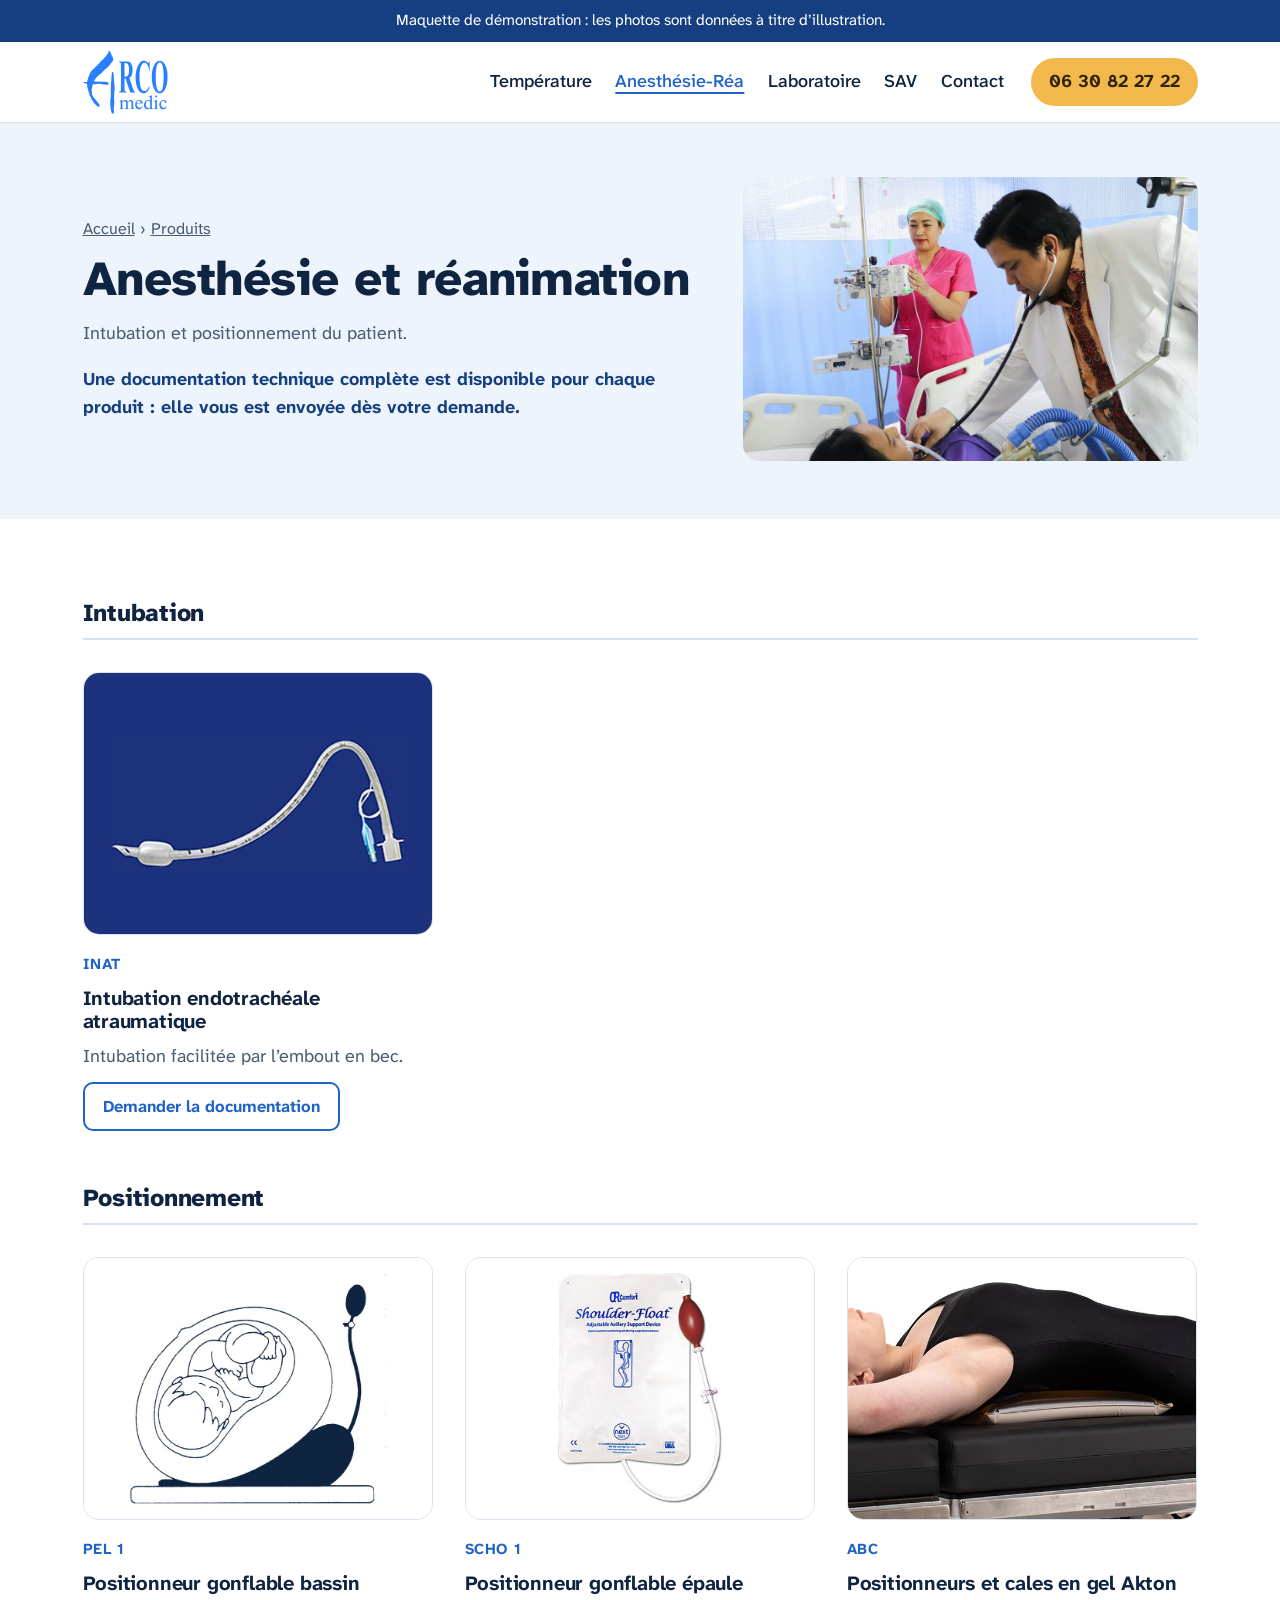
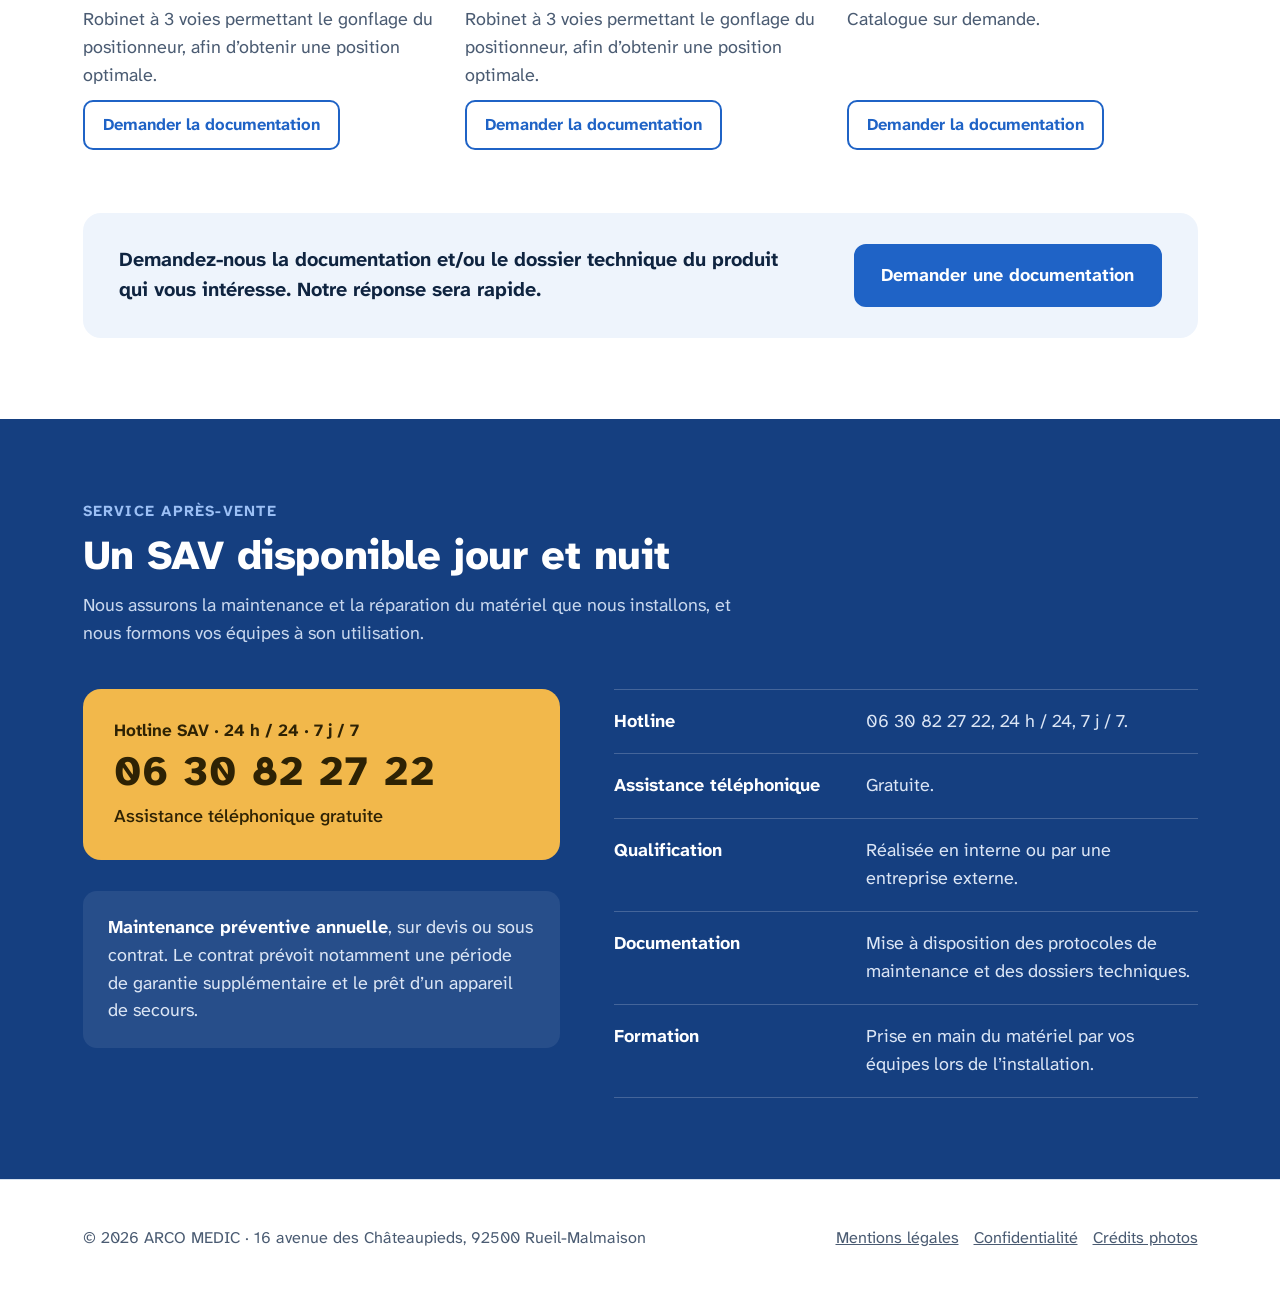
==== commit 470e6650: "V3 : tous les textes et images des documents de Gérard (schéma PEL 1, générateur Eternal, réchauffeu" ====
--- a/anesthesie-reanimation.html
+++ b/anesthesie-reanimation.html
@@ -76,12 +76,19 @@
     </ul>
     <h2 class="group-title">Positionnement</h2>
     <ul class="products">
-      <li class="product" id="positionneurs-gonflables">
-        <div class="ph"><img src="assets/img/positionneurs-gonflables.jpg" alt="PEL 1 · SCHO 1 – Positionneurs gonflables bassin et épaule" loading="lazy" decoding="async"></div>
-        <p class="brandname">PEL 1 · SCHO 1</p><h3>Positionneurs gonflables bassin et épaule</h3>
+      <li class="product" id="pel1">
+        <div class="ph"><img src="assets/img/pel1.jpg" alt="PEL 1 – Positionneur gonflable bassin" loading="lazy" decoding="async"></div>
+        <p class="brandname">PEL 1</p><h3>Positionneur gonflable bassin</h3>
         <p>Robinet à 3 voies permettant le gonflage du positionneur, afin d’obtenir une position optimale.</p>
-        <ul class="specs"><li>PEL 1 : bassin</li><li>SCHO 1 : épaule</li></ul>
-        <a class="btn btn-line btn-small" href="./?doc=PEL%201%20%C2%B7%20SCHO%201%20%E2%80%93%20Positionneurs%20gonflables%20bassin%20et%20%C3%A9paule#contact">Demander la documentation</a>
+        
+        <a class="btn btn-line btn-small" href="./?doc=PEL%201%20%E2%80%93%20Positionneur%20gonflable%20bassin#contact">Demander la documentation</a>
+      </li>
+      <li class="product" id="scho1">
+        <div class="ph"><img src="assets/img/scho1.jpg" alt="SCHO 1 – Positionneur gonflable épaule" loading="lazy" decoding="async"></div>
+        <p class="brandname">SCHO 1</p><h3>Positionneur gonflable épaule</h3>
+        <p>Robinet à 3 voies permettant le gonflage du positionneur, afin d’obtenir une position optimale.</p>
+        
+        <a class="btn btn-line btn-small" href="./?doc=SCHO%201%20%E2%80%93%20Positionneur%20gonflable%20%C3%A9paule#contact">Demander la documentation</a>
       </li>
       <li class="product" id="positionneurs-gel">
         <div class="ph"><img src="assets/img/positionneurs-gel.jpg" alt="ABC – Positionneurs et cales en gel Akton" loading="lazy" decoding="async"></div>
@@ -138,5 +145,6 @@
   <a class="m-doc" href="./#contact">Documentation</a>
 </nav>
 
+<script src="assets/main.js"></script>
 </body>
 </html>
--- a/assets/style.css
+++ b/assets/style.css
@@ -191,3 +191,7 @@
 .doc-note{margin-top:1rem;font-weight:700;color:var(--blue-deep);max-width:36em}
 .page-head .pillars{margin-top:1.1rem}
 .hotline strong{font-size:clamp(1.7rem,3.4vw,2.3rem)}
+.thumbs{display:flex;gap:.5rem;margin:-.1rem 0 .2rem}
+.thumbs button{padding:0;width:68px;aspect-ratio:4/3;border:2px solid var(--line);border-radius:8px;overflow:hidden;background:#fff;cursor:pointer}
+.thumbs button[aria-pressed="true"]{border-color:var(--blue)}
+.thumbs img{display:block;width:100%;height:100%;object-fit:cover}
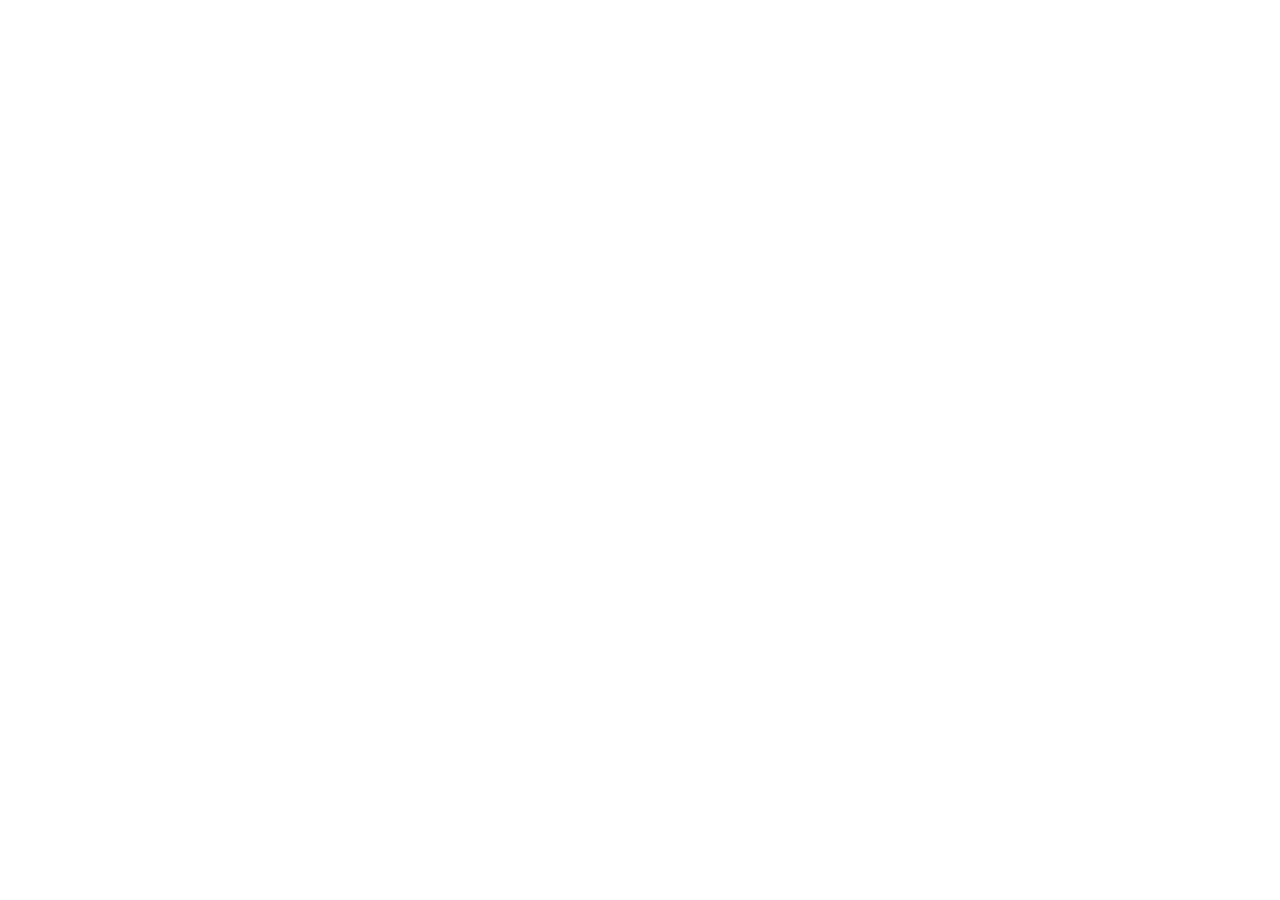
==== commit 16ff4116: "Démo remplacée par une redirection vers https://arco-medic.fr Co-Authored-By: Claude Opus 5.5 <norep" ====
--- a/anesthesie-reanimation.html
+++ b/anesthesie-reanimation.html
@@ -2,149 +2,13 @@
 <html lang="fr">
 <head>
 <meta charset="utf-8">
-<meta name="viewport" content="width=device-width, initial-scale=1, viewport-fit=cover">
-<title>Anesthésie et réanimation – Arcomedic</title>
-<meta name="description" content="Intubation et positionnement du patient.">
-<meta name="robots" content="noindex, nofollow">
-<meta property="og:title" content="Anesthésie et réanimation – Arcomedic">
-<meta property="og:description" content="Intubation et positionnement du patient.">
-<meta property="og:type" content="website">
-<meta property="og:image" content="https://lgrconseil.github.io/arcomedic-demo/assets/img/hero.jpg">
-<meta name="theme-color" content="#1F63C6">
-<link rel="icon" href="assets/favicon.svg" type="image/svg+xml">
-<link rel="preconnect" href="https://fonts.googleapis.com">
-<link rel="preconnect" href="https://fonts.gstatic.com" crossorigin>
-<link href="https://fonts.googleapis.com/css2?family=Atkinson+Hyperlegible+Next:wght@400;500;700;800&family=Atkinson+Hyperlegible:wght@400;700&display=swap" rel="stylesheet">
-<link rel="stylesheet" href="assets/style.css">
+<title>Arcomedic – le site a déménagé</title>
+<meta name="robots" content="noindex">
+<link rel="canonical" href="https://arco-medic.fr/anesthesie-reanimation.html">
+<meta http-equiv="refresh" content="0; url=https://arco-medic.fr/anesthesie-reanimation.html">
+<script>location.replace('https://arco-medic.fr/anesthesie-reanimation.html' + location.search + location.hash);</script>
 </head>
 <body>
-<a class="skip" href="#contenu">Aller au contenu</a>
-
-<div class="demo" role="note">Maquette de démonstration : les photos sont données à titre d’illustration.</div>
-
-<header class="head">
-  <div class="wrap">
-    <a class="brand" href="./" aria-label="Arcomedic, accueil"><img src="assets/logo.svg" alt="Arcomedic" width="355" height="266"></a>
-    <nav class="nav" aria-label="Navigation principale">
-<a href="temperature.html">Température</a>
-<a href="anesthesie-reanimation.html" aria-current="page">Anesthésie-Réa</a>
-<a href="laboratoire.html">Laboratoire</a>
-<a href="./#sav">SAV</a>
-<a href="./#contact">Contact</a>
-    </nav>
-    <a class="head-call" href="tel:+33630822722">06 30 82 27 22</a>
-    <details class="menu">
-      <summary>Menu</summary>
-      <nav aria-label="Navigation mobile">
-<a href="temperature.html">Température</a>
-<a href="anesthesie-reanimation.html" aria-current="page">Anesthésie-Réa</a>
-<a href="laboratoire.html">Laboratoire</a>
-<a href="./#sav">SAV</a>
-<a href="./#contact">Contact</a>
-<a href="tel:+33630822722">Appeler le 06 30 82 27 22</a>
-      </nav>
-    </details>
-  </div>
-</header>
-
-<main id="contenu">
-
-<section class="page-head">
-  <div class="wrap">
-    <div>
-      <p class="crumb"><a href="./">Accueil</a> › <a href="./#produits">Produits</a></p>
-      <h1>Anesthésie et réanimation</h1>
-      <p class="section-intro">Intubation et positionnement du patient.</p>
-      
-      <p class="doc-note">Une documentation technique complète est disponible pour chaque produit : elle vous est envoyée dès votre demande.</p>
-    </div>
-    <figure class="ph"><img src="assets/img/univers-anesthesie.jpg" alt="Médecin et infirmière au chevet d’un patient en réanimation" fetchpriority="high"></figure>
-  </div>
-</section>
-
-<section class="section">
-  <div class="wrap">
-    <h2 class="group-title">Intubation</h2>
-    <ul class="products">
-      <li class="product" id="inat">
-        <div class="ph"><img src="assets/img/inat.jpg" alt="Inat – Intubation endotrachéale atraumatique" loading="lazy" decoding="async"></div>
-        <p class="brandname">Inat</p><h3>Intubation endotrachéale atraumatique</h3>
-        <p>Intubation facilitée par l’embout en bec.</p>
-        
-        <a class="btn btn-line btn-small" href="./?doc=Inat%20%E2%80%93%20Intubation%20endotrach%C3%A9ale%20atraumatique#contact">Demander la documentation</a>
-      </li>
-    </ul>
-    <h2 class="group-title">Positionnement</h2>
-    <ul class="products">
-      <li class="product" id="pel1">
-        <div class="ph"><img src="assets/img/pel1.jpg" alt="PEL 1 – Positionneur gonflable bassin" loading="lazy" decoding="async"></div>
-        <p class="brandname">PEL 1</p><h3>Positionneur gonflable bassin</h3>
-        <p>Robinet à 3 voies permettant le gonflage du positionneur, afin d’obtenir une position optimale.</p>
-        
-        <a class="btn btn-line btn-small" href="./?doc=PEL%201%20%E2%80%93%20Positionneur%20gonflable%20bassin#contact">Demander la documentation</a>
-      </li>
-      <li class="product" id="scho1">
-        <div class="ph"><img src="assets/img/scho1.jpg" alt="SCHO 1 – Positionneur gonflable épaule" loading="lazy" decoding="async"></div>
-        <p class="brandname">SCHO 1</p><h3>Positionneur gonflable épaule</h3>
-        <p>Robinet à 3 voies permettant le gonflage du positionneur, afin d’obtenir une position optimale.</p>
-        
-        <a class="btn btn-line btn-small" href="./?doc=SCHO%201%20%E2%80%93%20Positionneur%20gonflable%20%C3%A9paule#contact">Demander la documentation</a>
-      </li>
-      <li class="product" id="positionneurs-gel">
-        <div class="ph"><img src="assets/img/positionneurs-gel.jpg" alt="ABC – Positionneurs et cales en gel Akton" loading="lazy" decoding="async"></div>
-        <p class="brandname">ABC</p><h3>Positionneurs et cales en gel Akton</h3>
-        <p>Catalogue sur demande.</p>
-        
-        <a class="btn btn-line btn-small" href="./?doc=ABC%20%E2%80%93%20Positionneurs%20et%20cales%20en%20gel%20Akton#contact">Demander la documentation</a>
-      </li>
-    </ul>
-
-    <div class="doc-cta">
-      <p>Demandez-nous la documentation et/ou le dossier technique du produit qui vous intéresse. Notre réponse sera rapide.</p>
-      <a class="btn btn-solid" href="./#contact">Demander une documentation</a>
-    </div>
-  </div>
-</section>
-
-<section class="section sav" id="sav">
-  <div class="wrap">
-    <p class="eyebrow on-dark">Service après-vente</p>
-    <h2 style="margin-top:.5rem">Un SAV disponible jour et nuit</h2>
-    <p class="section-intro">Nous assurons la maintenance et la réparation du matériel que nous installons, et nous formons vos équipes à son utilisation.</p>
-    <div class="sav-grid">
-      <div>
-        <a class="hotline" href="tel:+33630822722">
-          <small>Hotline SAV · 24 h / 24 · 7 j / 7</small>
-          <strong>06 30 82 27 22</strong>
-          <span>Assistance téléphonique gratuite</span>
-        </a>
-        <p class="contract"><b>Maintenance préventive annuelle</b>, sur devis ou sous contrat. Le contrat prévoit notamment une période de garantie supplémentaire et le prêt d’un appareil de secours.</p>
-      </div>
-      <ul class="sav-list">
-        <li><b>Hotline</b><span>06 30 82 27 22, 24 h / 24, 7 j / 7.</span></li>
-        <li><b>Assistance téléphonique</b><span>Gratuite.</span></li>
-        <li><b>Qualification</b><span>Réalisée en interne ou par une entreprise externe.</span></li>
-        <li><b>Documentation</b><span>Mise à disposition des protocoles de maintenance et des dossiers techniques.</span></li>
-        <li><b>Formation</b><span>Prise en main du matériel par vos équipes lors de l’installation.</span></li>
-      </ul>
-    </div>
-  </div>
-</section>
-
-</main>
-
-<footer class="foot">
-  <div class="wrap">
-    <span>© 2026 ARCO MEDIC · 16 avenue des Châteaupieds, 92500 Rueil-Malmaison</span>
-    <span><a href="mentions-legales.html">Mentions légales</a> &nbsp; <a href="mentions-legales.html#confidentialite">Confidentialité</a> &nbsp; <a href="mentions-legales.html#credits">Crédits photos</a></span>
-  </div>
-</footer>
-
-<nav class="mbar" aria-label="Actions rapides">
-  <a class="m-call" href="tel:+33630822722">Appeler</a>
-  <a class="m-doc" href="./#contact">Documentation</a>
-</nav>
-
-<script src="assets/main.js"></script>
+<p>Le site d’Arcomedic est désormais en ligne sur <a href="https://arco-medic.fr/anesthesie-reanimation.html">arco-medic.fr</a>.</p>
 </body>
 </html>
